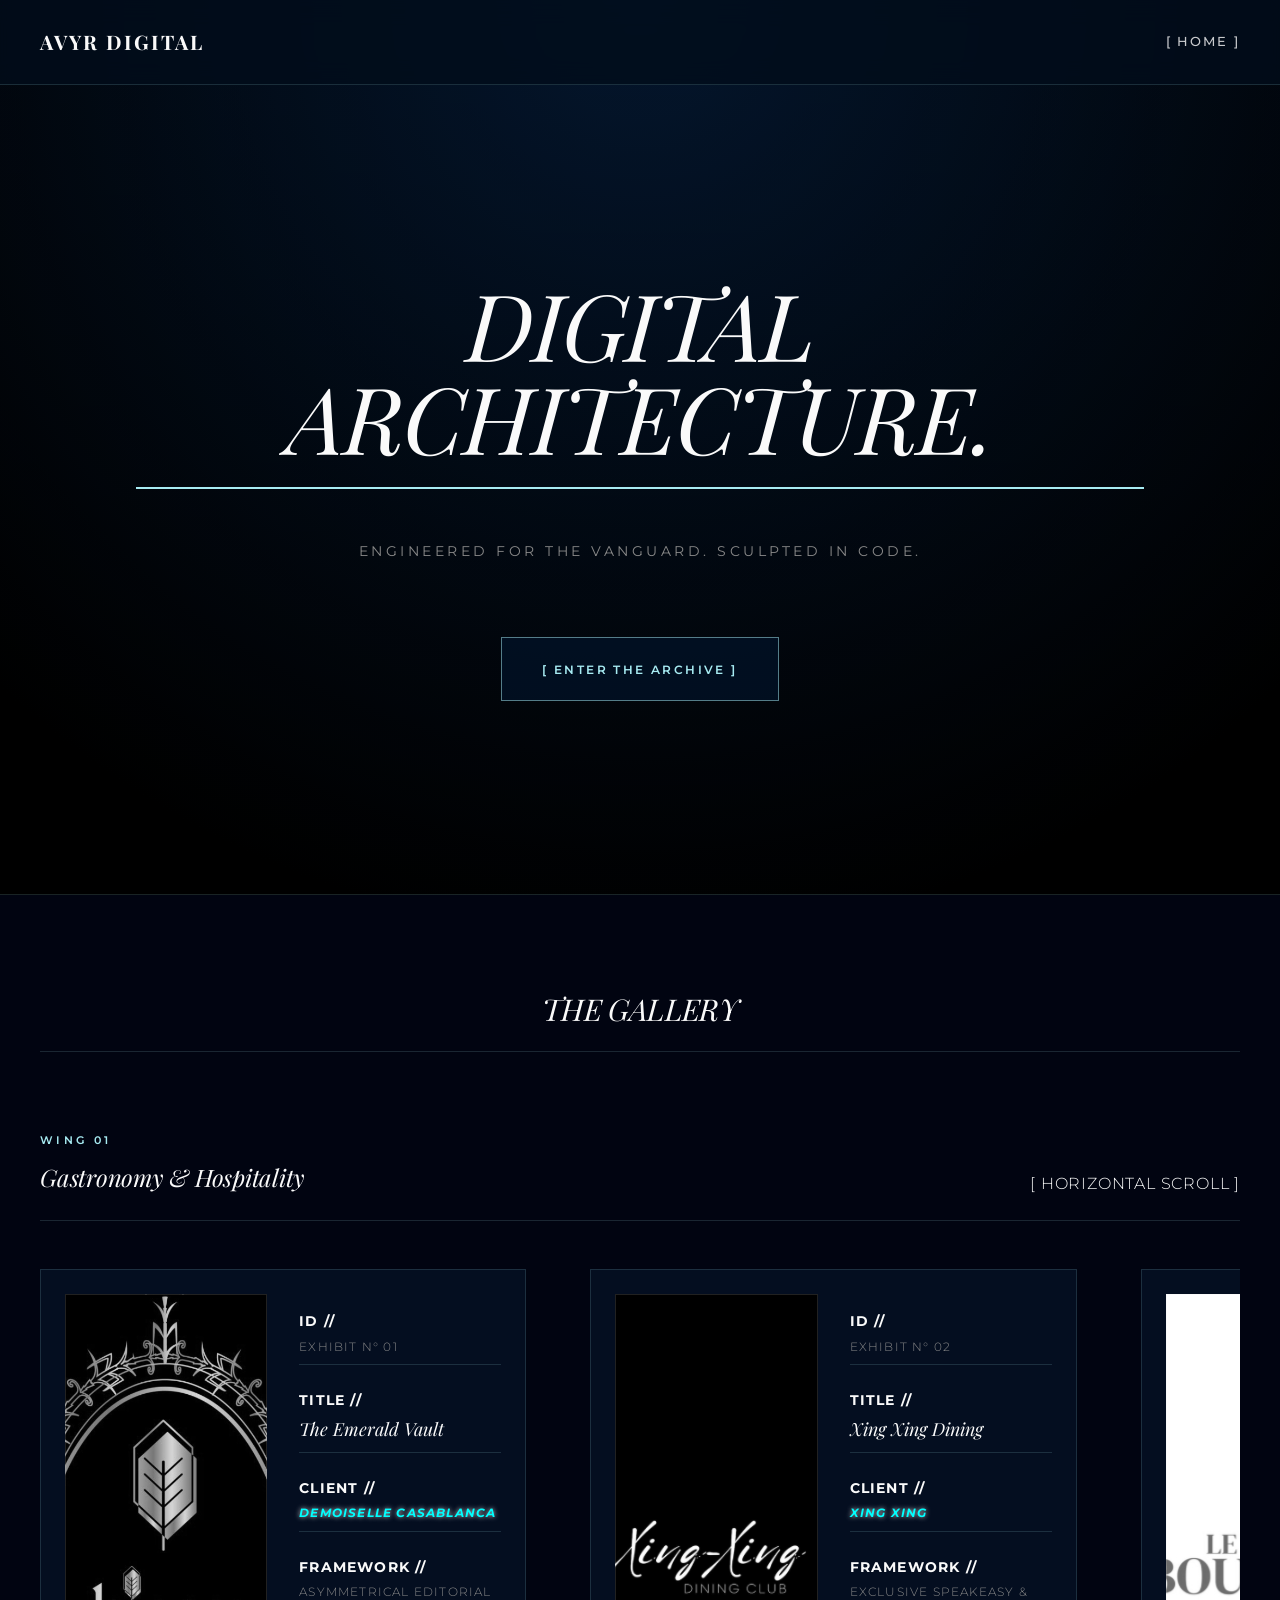
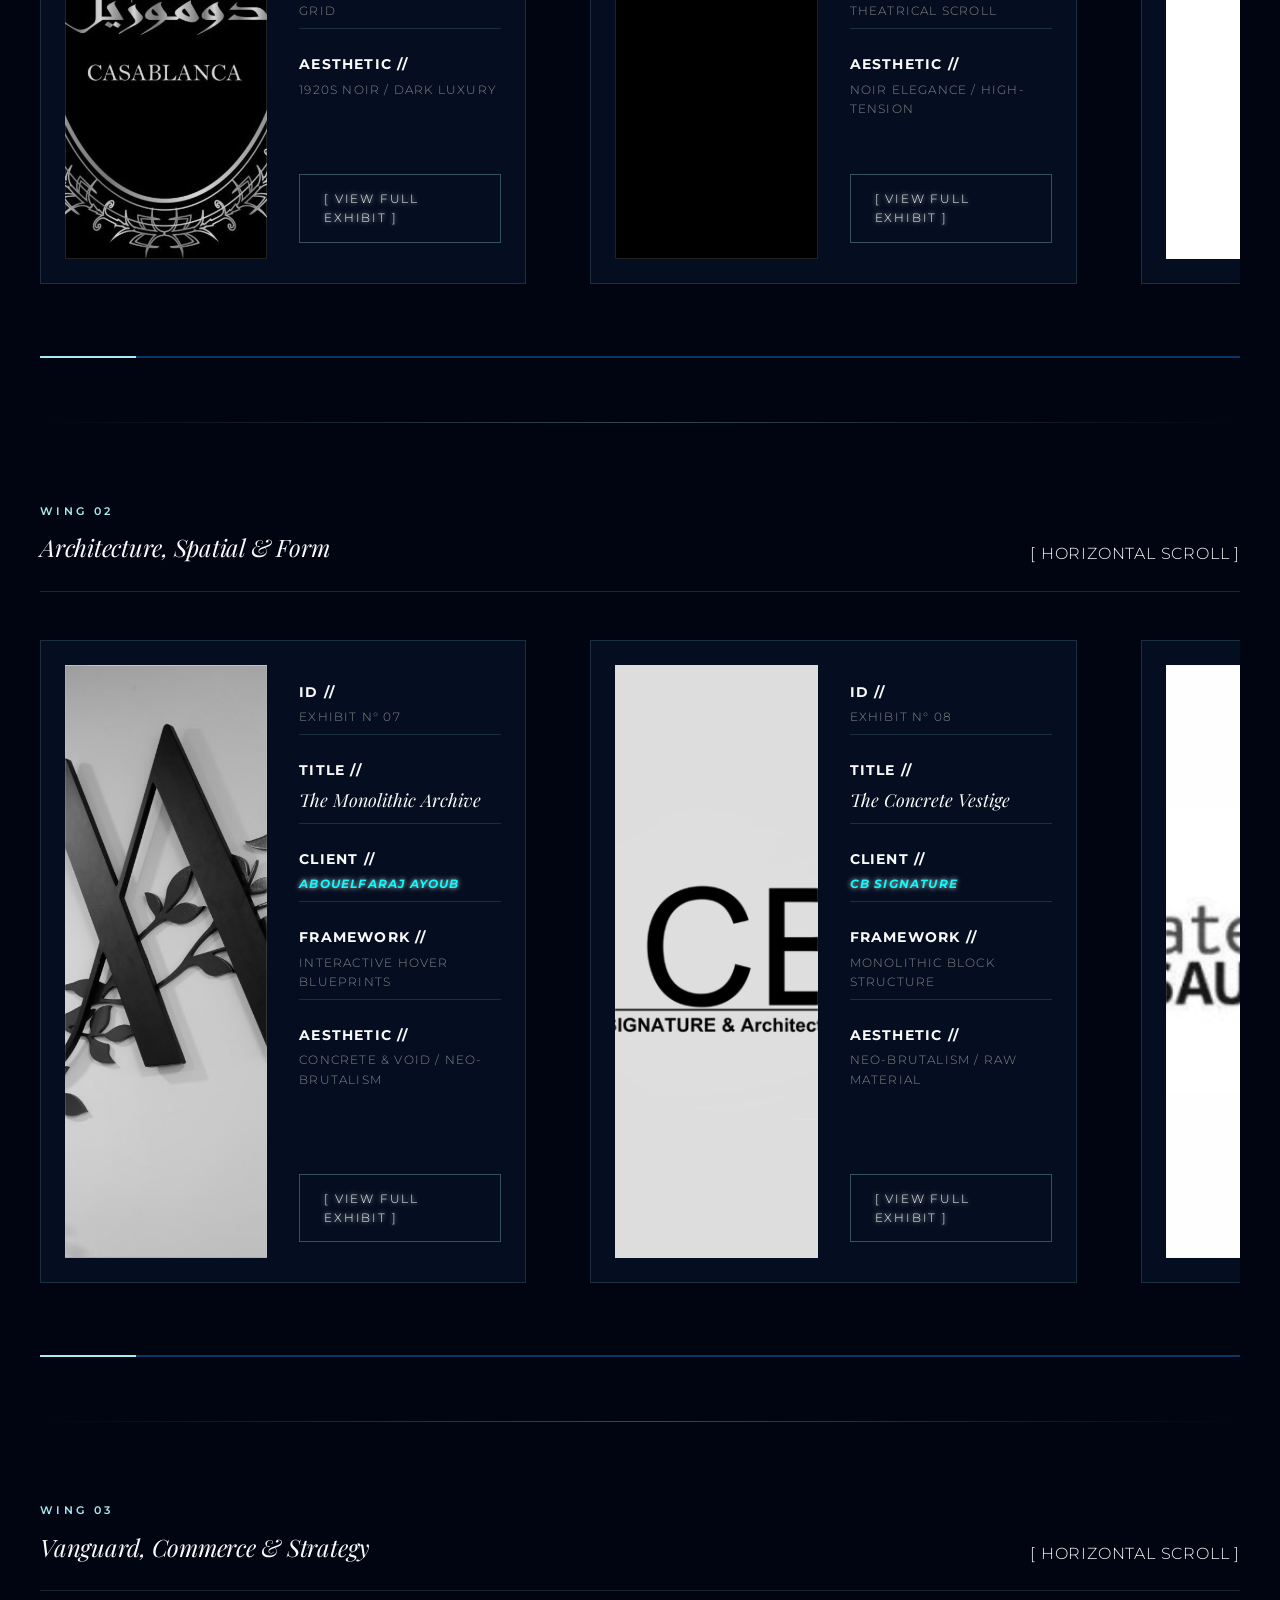
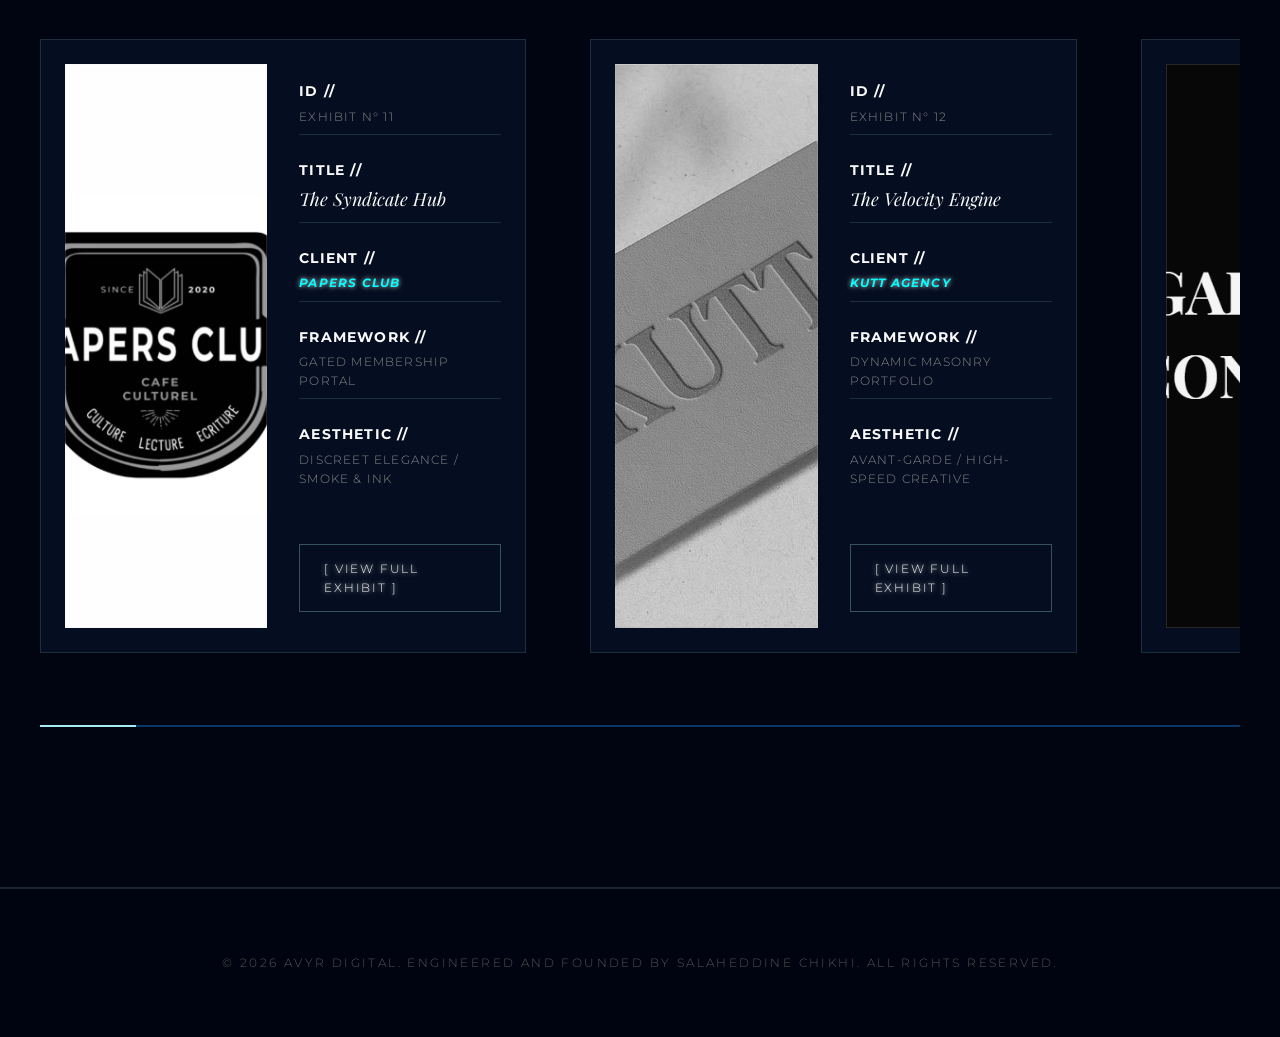
==== archive.html @ f844d44e "added an archive page, added a footer" ====
<!DOCTYPE html>
<html lang="en">

<head>
    <meta charset="utf-8" />
    <meta name="viewport" content="width=device-width, initial-scale=1.0" />
    <title>AVYR DIGITAL Portfolio Archive</title>

    <link rel="preconnect" href="https://fonts.googleapis.com">
    <link rel="preconnect" href="https://fonts.gstatic.com" crossorigin>
    <link
        href="https://fonts.googleapis.com/css2?family=Montserrat:wght@300;400;500;600&family=Playfair+Display:ital,wght@0,400;0,600;1,400&display=swap"
        rel="stylesheet">
    <link href="https://fonts.googleapis.com/css2?family=Material+Symbols+Outlined:wght,FILL@100..700,0..1&display=swap"
        rel="stylesheet" />
    <link rel="icon" href="assets/logo.png">
    <link rel="stylesheet" href="archive.css">
</head>

<body>
    <div class="layout-container">

        <header class="site-header">
            <div class="brand">
                <h2 class="brand-name">AVYR DIGITAL</h2>
            </div>
            <nav class="site-nav">
                <a href="index.html">[ HOME ]</a>
            </nav>
        </header>

        <main>
            <section class="hero-section">
                <div class="hero-bg" data-alt="Dark metallic brutalist monolith structure"
                    style='background-image: linear-gradient(rgba(0, 0, 0, 0.7) 0%, rgba(0, 0, 0, 0.9) 100%), url("https://lh3.googleusercontent.com/aida-public/[base64]");'>
                </div>
                <div class="hero-content">
                    <h1 class="hero-title">DIGITAL ARCHITECTURE.</h1>
                    <p class="hero-subtitle">ENGINEERED FOR THE VANGUARD. SCULPTED IN CODE.</p>
                    <a href="#gallery" class="btn-primary">[ ENTER THE ARCHIVE ]</a>
                </div>
            </section>

            <section class="gallery-section" id="gallery">
                <header class="gallery-header">
                    <h2>THE GALLERY</h2>
                </header>

                <!-- WING 01 -->
                <div class="wing" id="wing-1">
                    <div class="wing-header">
                        <div class="wing-label">
                            <span class="wing-number">WING 01</span>
                            <h3 class="wing-title">Gastronomy & Hospitality</h3>
                        </div>
                        <span class="scroll-hint">[ HORIZONTAL SCROLL ]</span>
                    </div>

                    <div class="gallery-carousel">
                        <article class="exhibit-card">
                            <div class="exhibit-image" data-alt="Dark emerald luxury salon interior"
                                style='background-image: url("assets/demoiselle.png");'>
                            </div>
                            <div class="exhibit-details">
                                <div class="exhibit-specs">
                                    <div class="spec-row">
                                        <span class="spec-label">ID //</span>
                                        <span class="spec-value">EXHIBIT N° 01</span>
                                    </div>
                                    <div class="spec-row">
                                        <span class="spec-label">TITLE //</span>
                                        <span class="spec-value title-value">The Emerald Vault</span>
                                    </div>
                                    <div class="spec-row">
                                        <span class="spec-label">CLIENT //</span>
                                        <span class="spec-value business-name">Demoiselle Casablanca</span>
                                    </div>
                                    <div class="spec-row">
                                        <span class="spec-label">FRAMEWORK //</span>
                                        <span class="spec-value">Asymmetrical Editorial Grid</span>
                                    </div>
                                    <div class="spec-row no-border">
                                        <span class="spec-label">AESTHETIC //</span>
                                        <span class="spec-value">1920s Noir / Dark Luxury</span>
                                    </div>
                                </div>
                                <a href=" https://ip-yuri.github.io/demoiselle/" class="btn-secondary">[ VIEW FULL EXHIBIT ]</a>
                            </div>
                        </article>

                        <article class="exhibit-card">
                            <div class="exhibit-image" data-alt="Moody mahogany bar red neon glow"
                                style='background-image: url("assets/xing xing.png");'>
                            </div>
                            <div class="exhibit-details">
                                <div class="exhibit-specs">
                                    <div class="spec-row">
                                        <span class="spec-label">ID //</span>
                                        <span class="spec-value">EXHIBIT N° 02</span>
                                    </div>
                                    <div class="spec-row">
                                        <span class="spec-label">TITLE //</span>
                                        <span class="spec-value title-value">Xing Xing Dining</span>
                                    </div>
                                    <div class="spec-row">
                                        <span class="spec-label">CLIENT //</span>
                                        <span class="spec-value business-name">Xing Xing</span>
                                    </div>
                                    <div class="spec-row">
                                        <span class="spec-label">FRAMEWORK //</span>
                                        <span class="spec-value">Exclusive Speakeasy & Theatrical Scroll</span>
                                    </div>
                                    <div class="spec-row no-border">
                                        <span class="spec-label">AESTHETIC //</span>
                                        <span class="spec-value">Noir Elegance / High-Tension</span>
                                    </div>
                                </div>
                                <a href="https://ip-yuri.github.io/xingxing/" class="btn-secondary">[ VIEW FULL EXHIBIT ]</a>
                            </div>
                        </article>

                        <article class="exhibit-card">
                            <div class="exhibit-image" data-alt="Classic French bistro interior with red accents"
                                style='background-image: url("assets/petit-bouillon.png");'>
                            </div>
                            <div class="exhibit-details">
                                <div class="exhibit-specs">
                                    <div class="spec-row">
                                        <span class="spec-label">ID //</span>
                                        <span class="spec-value">EXHIBIT N° 03</span>
                                    </div>
                                    <div class="spec-row">
                                        <span class="spec-label">TITLE //</span>
                                        <span class="spec-value title-value">The Kinetic Menu Engine</span>
                                    </div>
                                    <div class="spec-row">
                                        <span class="spec-label">CLIENT //</span>
                                        <span class="spec-value business-name">LE PETIT BOUILLON</span>
                                    </div>
                                    <div class="spec-row">
                                        <span class="spec-label">FRAMEWORK //</span>
                                        <span class="spec-value">Cinematic Bistro & Zero-Friction Booking</span>
                                    </div>
                                    <div class="spec-row no-border">
                                        <span class="spec-label">AESTHETIC //</span>
                                        <span class="spec-value">Warm Heritage / Brass & Wood</span>
                                    </div>
                                </div>
                                <a href="https://ip-yuri.github.io/le-petit-bouillon/" class="btn-secondary">[ VIEW FULL EXHIBIT ]</a>
                            </div>
                        </article>

                        <article class="exhibit-card">
                            <div class="exhibit-image" data-alt="Warm artisanal bakery storefront golden light"
                                style='background-image: url("assets/baguette.png");'>
                            </div>
                            <div class="exhibit-details">
                                <div class="exhibit-specs">
                                    <div class="spec-row">
                                        <span class="spec-label">ID //</span>
                                        <span class="spec-value">EXHIBIT N° 04</span>
                                    </div>
                                    <div class="spec-row">
                                        <span class="spec-label">TITLE //</span>
                                        <span class="spec-value title-value">The Artisanal Gallery</span>
                                    </div>
                                    <div class="spec-row">
                                        <span class="spec-label">CLIENT //</span>
                                        <span class="spec-value business-name">LA BAGUETTE FRANÇAISE</span>
                                    </div>
                                    <div class="spec-row">
                                        <span class="spec-label">FRAMEWORK //</span>
                                        <span class="spec-value">E-Commerce Tile Matrix</span>
                                    </div>
                                    <div class="spec-row no-border">
                                        <span class="spec-label">AESTHETIC //</span>
                                        <span class="spec-value">Crème & Or / Warm Minimalism</span>
                                    </div>
                                </div>
                                <a href="#" class="btn-secondary">[ VIEW FULL EXHIBIT ]</a>
                            </div>
                        </article>

                        <article class="exhibit-card">
                            <div class="exhibit-image" data-alt="Raw concrete cafe interior monochrome"
                                style='background-image: url("assets/brutt.png");'>
                            </div>
                            <div class="exhibit-details">
                                <div class="exhibit-specs">
                                    <div class="spec-row">
                                        <span class="spec-label">ID //</span>
                                        <span class="spec-value">EXHIBIT N° 05</span>
                                    </div>
                                    <div class="spec-row">
                                        <span class="spec-label">TITLE //</span>
                                        <span class="spec-value title-value">The Concrete Extraction</span>
                                    </div>
                                    <div class="spec-row">
                                        <span class="spec-label">CLIENT //</span>
                                        <span class="spec-value business-name">BRUT CAFÉ</span>
                                    </div>
                                    <div class="spec-row">
                                        <span class="spec-label">FRAMEWORK //</span>
                                        <span class="spec-value">Heavy Typographic Grid</span>
                                    </div>
                                    <div class="spec-row no-border">
                                        <span class="spec-label">AESTHETIC //</span>
                                        <span class="spec-value">Raw Industrial / Monochrome</span>
                                    </div>
                                </div>
                                <a href="https://ip-yuri.github.io/brutt/" class="btn-secondary">[ VIEW FULL EXHIBIT ]</a>
                            </div>
                        </article>

                        <article class="exhibit-card">
                            <div class="exhibit-image" data-alt="Dark floral luxury editorial e-commerce"
                                style="background-image: url(assets/renaissance.png);">
                            </div>
                            <div class="exhibit-details">
                                <div class="exhibit-specs">
                                    <div class="spec-row">
                                        <span class="spec-label">ID //</span>
                                        <span class="spec-value">EXHIBIT N° 6</span>
                                    </div>
                                    <div class="spec-row">
                                        <span class="spec-label">TITLE //</span>
                                        <span class="spec-value title-value">The Verdant Extraction</span>
                                    </div>
                                    <div class="spec-row">
                                        <span class="spec-label">CLIENT //</span>
                                        <span class="spec-value business-name">RENAISSANCE FLEURS</span>
                                    </div>
                                    <div class="spec-row">
                                        <span class="spec-label">FRAMEWORK //</span>
                                        <span class="spec-value">Sensory Visual Menu</span>
                                    </div>
                                    <div class="spec-row no-border">
                                        <span class="spec-label">AESTHETIC //</span>
                                        <span class="spec-value">Bonitical Cafe / Dark Floral</span>
                                    </div>
                                </div>
                                <a href="#" class="btn-secondary">[ VIEW FULL EXHIBIT ]</a>
                            </div>
                        </article>


                        <div class="carousel-spacer"></div>
                    </div>
                    <div class="scroll-progress">
                        <div class="scroll-progress-fill"></div>
                    </div>
                </div>

                <!-- Wing Separator -->
                <div class="wing-separator"></div>

                <!-- WING 02 -->
                <div class="wing" id="wing-2">
                    <div class="wing-header">
                        <div class="wing-label">
                            <span class="wing-number">WING 02</span>
                            <h3 class="wing-title">Architecture, Spatial & Form</h3>
                        </div>
                        <span class="scroll-hint">[ HORIZONTAL SCROLL ]</span>
                    </div>

                    <div class="gallery-carousel">
                        <article class="exhibit-card">
                            <div class="exhibit-image" data-alt="Architectural blueprint overlay on concrete"
                                style="background-image: url(assets/aboulfaraj.png);">
                            </div>
                            <div class="exhibit-details">
                                <div class="exhibit-specs">
                                    <div class="spec-row">
                                        <span class="spec-label">ID //</span>
                                        <span class="spec-value">EXHIBIT N° 07</span>
                                    </div>
                                    <div class="spec-row">
                                        <span class="spec-label">TITLE //</span>
                                        <span class="spec-value title-value">The Monolithic Archive</span>
                                    </div>
                                    <div class="spec-row">
                                        <span class="spec-label">CLIENT //</span>
                                        <span class="spec-value business-name">ABOUELFARAJ AYOUB</span>
                                    </div>
                                    <div class="spec-row">
                                        <span class="spec-label">FRAMEWORK //</span>
                                        <span class="spec-value">Interactive Hover Blueprints</span>
                                    </div>
                                    <div class="spec-row no-border">
                                        <span class="spec-label">AESTHETIC //</span>
                                        <span class="spec-value">Concrete & Void / Neo-Brutalism</span>
                                    </div>
                                </div>
                                <a href="#" class="btn-secondary">[ VIEW FULL EXHIBIT ]</a>
                            </div>
                        </article>

                        <article class="exhibit-card">
                            <div class="exhibit-image" data-alt="Brutalist concrete villa facade at dusk"
                                style='background-image: url("assets/cb.png");'>
                            </div>
                            <div class="exhibit-details">
                                <div class="exhibit-specs">
                                    <div class="spec-row">
                                        <span class="spec-label">ID //</span>
                                        <span class="spec-value">EXHIBIT N° 08</span>
                                    </div>
                                    <div class="spec-row">
                                        <span class="spec-label">TITLE //</span>
                                        <span class="spec-value title-value">The Concrete Vestige</span>
                                    </div>
                                    <div class="spec-row">
                                        <span class="spec-label">CLIENT //</span>
                                        <span class="spec-value business-name">CB Signature</span>
                                    </div>
                                    <div class="spec-row">
                                        <span class="spec-label">FRAMEWORK //</span>
                                        <span class="spec-value">Monolithic Block Structure</span>
                                    </div>
                                    <div class="spec-row no-border">
                                        <span class="spec-label">AESTHETIC //</span>
                                        <span class="spec-value">Neo-Brutalism / Raw Material</span>
                                    </div>
                                </div>
                                <a href="#" class="btn-secondary">[ VIEW FULL EXHIBIT ]</a>
                            </div>
                        </article>

                        <article class="exhibit-card">
                            <div class="exhibit-image" data-alt="Organic earthen architecture landscape"
                                style="background-image: url(assets/atelier-sauvage.png);">
                            </div>
                            <div class="exhibit-details">
                                <div class="exhibit-specs">
                                    <div class="spec-row">
                                        <span class="spec-label">ID //</span>
                                        <span class="spec-value">EXHIBIT N° 09</span>
                                    </div>
                                    <div class="spec-row">
                                        <span class="spec-label">TITLE //</span>
                                        <span class="spec-value title-value">The Material Topography</span>
                                    </div>
                                    <div class="spec-row">
                                        <span class="spec-label">CLIENT //</span>
                                        <span class="spec-value business-name">ATELIER SAUVAGE</span>
                                    </div>
                                    <div class="spec-row">
                                        <span class="spec-label">FRAMEWORK //</span>
                                        <span class="spec-value">Fluid Spatial Layout</span>
                                    </div>
                                    <div class="spec-row no-border">
                                        <span class="spec-label">AESTHETIC //</span>
                                        <span class="spec-value">Organic Texture / Earthen Minimalism</span>
                                    </div>
                                </div>
                                <a href="#" class="btn-secondary">[ VIEW FULL EXHIBIT ]</a>
                            </div>
                        </article>

                        <article class="exhibit-card">
                            <div class="exhibit-image" data-alt="Heritage craft museum white exhibition space"
                                style="background-image: url(assets/sculpture.png);">
                            </div>
                            <div class="exhibit-details">
                                <div class="exhibit-specs">
                                    <div class="spec-row">
                                        <span class="spec-label">ID //</span>
                                        <span class="spec-value">EXHIBIT N° 10</span>
                                    </div>
                                    <div class="spec-row">
                                        <span class="spec-label">TITLE //</span>
                                        <span class="spec-value title-value">The Clay & Code Exhibition</span>
                                    </div>
                                    <div class="spec-row">
                                        <span class="spec-label">CLIENT //</span>
                                        <span class="spec-value business-name">Myriam Mourabit</span>
                                    </div>
                                    <div class="spec-row">
                                        <span class="spec-label">FRAMEWORK //</span>
                                        <span class="spec-value">Digital Museum Carousel</span>
                                    </div>
                                    <div class="spec-row no-border">
                                        <span class="spec-label">AESTHETIC //</span>
                                        <span class="spec-value">Heritage Craft / Contemporary Blanc</span>
                                    </div>
                                </div>
                                <a href="#" class="btn-secondary">[ VIEW FULL EXHIBIT ]</a>
                            </div>
                        </article>

                        <div class="carousel-spacer"></div>
                    </div>
                    <div class="scroll-progress">
                        <div class="scroll-progress-fill"></div>
                    </div>
                </div>

                <!-- Wing Separator -->
                <div class="wing-separator"></div>

                <!-- WING 03 -->
                <div class="wing" id="wing-3">
                    <div class="wing-header">
                        <div class="wing-label">
                            <span class="wing-number">WING 03</span>
                            <h3 class="wing-title">Vanguard, Commerce & Strategy</h3>
                        </div>
                        <span class="scroll-hint">[ HORIZONTAL SCROLL ]</span>
                    </div>

                    <div class="gallery-carousel">
                        <article class="exhibit-card">
                            <div class="exhibit-image" data-alt="Discreet members club dark smoky interior"
                                style="background-image: url(assets/papers-club.png);">
                            </div>
                            <div class="exhibit-details">
                                <div class="exhibit-specs">
                                    <div class="spec-row">
                                        <span class="spec-label">ID //</span>
                                        <span class="spec-value">EXHIBIT N° 11</span>
                                    </div>
                                    <div class="spec-row">
                                        <span class="spec-label">TITLE //</span>
                                        <span class="spec-value title-value">The Syndicate Hub</span>
                                    </div>
                                    <div class="spec-row">
                                        <span class="spec-label">CLIENT //</span>
                                        <span class="spec-value business-name">PAPERS CLUB</span>
                                    </div>
                                    <div class="spec-row">
                                        <span class="spec-label">FRAMEWORK //</span>
                                        <span class="spec-value">Gated Membership Portal</span>
                                    </div>
                                    <div class="spec-row no-border">
                                        <span class="spec-label">AESTHETIC //</span>
                                        <span class="spec-value">Discreet Elegance / Smoke & Ink</span>
                                    </div>
                                </div>
                                <a href="#" class="btn-secondary">[ VIEW FULL EXHIBIT ]</a>
                            </div>
                        </article>

                        <article class="exhibit-card">
                            <div class="exhibit-image" data-alt="High speed creative agency dynamic portfolio"
                                style="background-image: url(assets/kutt.png);">
                            </div>
                            <div class="exhibit-details">
                                <div class="exhibit-specs">
                                    <div class="spec-row">
                                        <span class="spec-label">ID //</span>
                                        <span class="spec-value">EXHIBIT N° 12</span>
                                    </div>
                                    <div class="spec-row">
                                        <span class="spec-label">TITLE //</span>
                                        <span class="spec-value title-value">The Velocity Engine</span>
                                    </div>
                                    <div class="spec-row">
                                        <span class="spec-label">CLIENT //</span>
                                        <span class="spec-value business-name">KUTT AGENCY</span>
                                    </div>
                                    <div class="spec-row">
                                        <span class="spec-label">FRAMEWORK //</span>
                                        <span class="spec-value">Dynamic Masonry Portfolio</span>
                                    </div>
                                    <div class="spec-row no-border">
                                        <span class="spec-label">AESTHETIC //</span>
                                        <span class="spec-value">Avant-Garde / High-Speed Creative</span>
                                    </div>
                                </div>
                                <a href="#" class="btn-secondary">[ VIEW FULL EXHIBIT ]</a>
                            </div>
                        </article>

                        <article class="exhibit-card">
                            <div class="exhibit-image" data-alt="Swiss design corporate precision vertical layout"
                                style="background-image: url(assets/GALEOS.png);">
                            </div>
                            <div class="exhibit-details">
                                <div class="exhibit-specs">
                                    <div class="spec-row">
                                        <span class="spec-label">ID //</span>
                                        <span class="spec-value">EXHIBIT N° 13</span>
                                    </div>
                                    <div class="spec-row">
                                        <span class="spec-label">TITLE //</span>
                                        <span class="spec-value title-value">The Strategic Monolith</span>
                                    </div>
                                    <div class="spec-row">
                                        <span class="spec-label">CLIENT //</span>
                                        <span class="spec-value business-name">GALEOIS CONSEIL</span>
                                    </div>
                                    <div class="spec-row">
                                        <span class="spec-label">FRAMEWORK //</span>
                                        <span class="spec-value">Data-Driven Vertical Scroll</span>
                                    </div>
                                    <div class="spec-row no-border">
                                        <span class="spec-label">AESTHETIC //</span>
                                        <span class="spec-value">Corporate Precision / Swiss Design</span>
                                    </div>
                                </div>
                                <a href="#" class="btn-secondary">[ VIEW FULL EXHIBIT ]</a>
                            </div>
                        </article>


                        <div class="carousel-spacer"></div>
                    </div>
                    <div class="scroll-progress">
                        <div class="scroll-progress-fill"></div>
                    </div>
                </div>

            </section>
        </main>

        <footer class="site-footer">
            <p class="copyright">© 2026 AVYR DIGITAL. Engineered and Founded by Salaheddine CHIKHI. All rights reserved.</p>
        </footer>
    </div>

    <script>
        document.querySelectorAll('.gallery-carousel').forEach(carousel => {
            const fill = carousel.parentElement.querySelector('.scroll-progress-fill');
            if (!fill) return;
            carousel.addEventListener('scroll', () => {
                const max = carousel.scrollWidth - carousel.clientWidth;
                const pct = max > 0 ? (carousel.scrollLeft / max) * 100 : 0;
                fill.style.width = Math.max(pct, 5) + '%';
            });
        });
    </script>
</body>

</html>
---- archive.css ----
/* --- CSS Variables --- */
:root {
    --bg-dark: #011C40;
    --bg-darker: #000510;
    --text-light: #FAFAFA;
    --text-muted: #888888;
    --text-dark-muted: #555555;
    --border-color: rgba(167, 235, 242, 0.15);
    --color-accent: #A7EBF2;

    --font-headline: 'Playfair Display', serif;
    --font-body: 'Montserrat', sans-serif;
}

/* --- Global Resets --- */
* {
    box-sizing: border-box;
    margin: 0;
    padding: 0;
}

html {
    scroll-behavior: smooth;
}

body {
    background: radial-gradient(circle at 50% 0%, #051e3e 0%, #000000 85%);
    background-color: #000510;
    background-attachment: fixed;
    color: var(--text-light);
    font-family: var(--font-body);
    font-weight: 300;
    line-height: 1.6;
    letter-spacing: 0.05em;
    min-height: 100vh;
    overflow-x: hidden;
    display: flex;
    flex-direction: column;
    -webkit-font-smoothing: antialiased;
}

a {
    text-decoration: none;
    color: inherit;
}

button {
    background: transparent;
    border: none;
    cursor: pointer;
    font-family: inherit;
}

/* --- Layout Container --- */
.layout-container {
    display: flex;
    flex-direction: column;
    flex-grow: 1;
    height: 100%;
}

main {
    flex: 1;
    display: flex;
    flex-direction: column;
    width: 100%;
}

/* --- Header --- */
.site-header {
    display: flex;
    align-items: center;
    justify-content: space-between;
    white-space: nowrap;
    border-bottom: 1px solid var(--border-color);
    padding: 1rem 1.25rem;
    background-color: rgba(2, 12, 25, 0.85);
    backdrop-filter: blur(12px);
    position: sticky;
    top: 0;
    z-index: 50;
}

.brand {
    display: flex;
    align-items: center;
    gap: 1rem;
}

.brand-icon {
    width: 1.5rem;
    height: 1.5rem;
}

.brand-name {
    font-family: var(--font-headline);
    font-size: 1.25rem;
    font-weight: 700;
    font-style: normal;
    line-height: 1.2;
    letter-spacing: 0.1em;
    text-transform: uppercase;
}

.site-nav {
    display: flex;
    align-items: center;
    gap: 1.5rem;
    font-family: var(--font-body);
}

.site-nav a {
    min-height: 44px;
    display: inline-flex;
    align-items: center;
}

.site-nav a {
    font-size: 0.8rem;
    font-weight: 500;
    letter-spacing: 0.15em;
    text-transform: uppercase;
    opacity: 0.8;
    transition: all 0.3s ease;
}

.site-nav a:hover {
    opacity: 1;
    color: var(--color-accent);
}

/* --- Hero Section --- */
.hero-section {
    position: relative;
    width: 100%;
    min-height: 100vh;
    display: flex;
    flex-direction: column;
    align-items: center;
    justify-content: center;
    padding: 2rem 1rem;
    background-color: transparent;
    border-bottom: 1px solid var(--border-color);
}

.hero-bg {
    position: absolute;
    inset: 0;
    z-index: 0;
    background-size: cover;
    background-position: center;
    opacity: 0.4;
}

.hero-content {
    position: relative;
    z-index: 10;
    display: flex;
    flex-direction: column;
    align-items: center;
    gap: 1.5rem;
    text-align: center;
    max-width: 64rem;
    padding: 0 0.5rem;
}

.hero-title {
    font-family: var(--font-headline);
    font-size: clamp(2rem, 6vw + 1rem, 8rem);
    font-weight: 400;
    font-style: italic;
    line-height: 1;
    letter-spacing: -0.02em;
    text-transform: uppercase;
    border-bottom: 2px solid var(--color-accent);
    padding-bottom: 1.5rem;
}

.hero-subtitle {
    font-family: var(--font-body);
    color: var(--text-muted);
    font-size: clamp(0.65rem, 1vw + 0.3rem, 0.875rem);
    font-weight: 400;
    line-height: 2;
    letter-spacing: 0.15em;
    text-transform: uppercase;
    max-width: 48rem;
}

.btn-primary {
    display: flex;
    align-items: center;
    justify-content: center;
    border: 1px solid rgba(167, 235, 242, 0.5);
    color: var(--color-accent);
    min-height: 44px;
    min-width: 44px;
    padding: 0.875rem 2rem;
    font-family: var(--font-body);
    font-size: 0.7rem;
    font-weight: 600;
    letter-spacing: 0.15em;
    text-transform: uppercase;
    transition: all 0.3s ease;
    margin-top: 1.5rem;
    background: rgba(1, 28, 64, 0.4);
}

.btn-primary:hover {
    background: rgba(167, 235, 242, 0.1);
    border-color: var(--color-accent);
    color: #fff;
    box-shadow: 0 0 15px rgba(167, 235, 242, 0.2);
}

/* --- Gallery Section --- */
.gallery-section {
    width: 100%;
    background-color: rgb(1, 4, 17);
    padding: 3rem 1rem;
    border-bottom: 1px solid var(--border-color);
}

.gallery-header {
    display: flex;
    align-items: center;
    justify-content: center;
    margin-bottom: 1rem;
    border-bottom: 1px solid var(--border-color);
    padding-bottom: 1.5rem;
}

.gallery-header h2 {
    font-family: var(--font-headline);
    font-size: clamp(1.25rem, 2vw + 0.5rem, 1.875rem);
    font-weight: 400;
    font-style: italic;
    line-height: 1.2;
    letter-spacing: -0.02em;
    text-transform: uppercase;
    text-align: center;
}

.center {
    text-align: center;
}

.scroll-hint {
    display: none;
}

/* --- Wing Structure --- */
.wing {
    padding: 2rem 0;
    margin-top: 0.5rem;
}

.wing-header {
    display: flex;
    flex-direction: column;
    align-items: flex-start;
    gap: 0.5rem;
    margin-bottom: 1.5rem;
    border-bottom: 1px solid var(--border-color);
    padding-bottom: 1rem;
}

.wing-label {
    display: flex;
    flex-direction: column;
    gap: 0.5rem;
}

.wing-number {
    font-family: var(--font-body);
    font-size: 0.7rem;
    font-weight: 600;
    letter-spacing: 0.3em;
    text-transform: uppercase;
    color: var(--color-accent);
}

.wing-title {
    font-family: var(--font-headline);
    font-size: clamp(1.1rem, 1.5vw + 0.5rem, 1.5rem);
    font-weight: 400;
    font-style: italic;
    color: var(--text-light);
    margin-bottom: 0;
    letter-spacing: -0.01em;
}

.wing-separator {
    width: 100%;
    height: 1px;
    background: linear-gradient(90deg, transparent, var(--color-accent), transparent);
    opacity: 0.3;
}

.wing-placeholder {
    flex: none;
    width: 80vw;
    min-height: 300px;
    display: flex;
    align-items: center;
    justify-content: center;
    border: 1px dashed rgba(167, 235, 242, 0.15);
    background-color: rgba(1, 28, 64, 0.15);
}

.wing-placeholder-text {
    font-family: var(--font-body);
    font-size: 0.8rem;
    font-weight: 500;
    letter-spacing: 0.3em;
    text-transform: uppercase;
    color: rgba(167, 235, 242, 0.25);
}

/* === Horizontal Scroll Carousel === */
.gallery-carousel {
    display: flex;
    overflow-x: auto;
    padding-bottom: 2rem;
    gap: 2rem;
    scroll-snap-type: x mandatory;
    scrollbar-width: none;
    -ms-overflow-style: none;
}

.gallery-carousel::-webkit-scrollbar {
    display: none;
}

/* --- Exhibit Card --- */
.exhibit-card {
    flex: none;
    width: 85vw;
    scroll-snap-align: center;
    display: flex;
    flex-direction: column;
    gap: 1.25rem;
    border: 1px solid var(--border-color);
    padding: 1rem;
    background-color: rgb(4, 14, 32);
    backdrop-filter: blur(5px);
}

.exhibit-image {
    width: 100%;
    aspect-ratio: 16 / 10;
    background-size: cover;
    background-position: center;
    border: 1px solid var(--border-color);
    transition: filter 0.7s ease;
}

.exhibit-details {
    width: 100%;
    display: flex;
    flex-direction: column;
    justify-content: space-between;
    font-family: var(--font-body);
    font-size: 0.75rem;
    letter-spacing: 0.1em;
    color: var(--text-muted);
    text-transform: uppercase;
    gap: 1.5rem;
    padding: 1rem 0;
}

.exhibit-specs {
    display: flex;
    flex-direction: column;
    gap: 1.5rem;
}

.spec-row {
    border-bottom: 1px solid var(--border-color);
    padding-bottom: 0.5rem;
}

.spec-row.no-border {
    border-bottom: none;
}

.spec-label {
    display: block;
    color: var(--text-light);
    font-weight: bold;
    font-size: 0.875rem;
    margin-bottom: 0.25rem;
}

.business-name {
    color: cyan;
    text-shadow: 0 0 5px lightgrey;
    font-weight: bold;
    font-style: italic;
}

.title-value {
    font-size: 1.125rem;
    font-family: var(--font-headline);
    font-style: italic;
    color: var(--text-light);
    letter-spacing: normal;
    text-transform: capitalize;
}

.btn-secondary {
    align-self: flex-start;
    font-family: var(--font-body);
    border: 1px solid rgba(167, 235, 242, 0.3);
    color: whitesmoke;
    text-shadow: 0 0 5px lightgrey;
    padding: 0.875rem 1.5rem;
    font-size: 0.75rem;
    letter-spacing: 0.15em;
    transition: all 0.3s ease;
    margin-top: 1.5rem;
    min-height: 44px;
    min-width: 44px;
    display: inline-flex;
    align-items: center;
}

.btn-secondary:hover {
    background-color: var(--color-accent);
    color: var(--bg-dark);
    border-color: var(--color-accent);
    box-shadow: 0 0 15px rgba(167, 235, 242, 0.2);
}

.carousel-spacer {
    flex: none;
    width: 2.5rem;
}

/* --- Scroll Progress Bar --- */
.scroll-progress {
    width: 100%;
    height: 2px;
    background: #0B3666;
    margin-top: 1.5rem;
    overflow: hidden;
}

.scroll-progress-fill {
    height: 100%;
    width: 8%;
    background: var(--color-accent);
    transition: width 0.15s ease-out;
    box-shadow: 0 0 6px rgba(167, 235, 242, 0.4);
}

/* --- Footer --- */
.site-footer {
    display: flex;
    flex-direction: column;
    gap: 2.5rem;
    padding: 4rem 2.5rem;
    text-align: center;
    background-color: rgba(0, 5, 16, 0.9);
    border-top: 1px solid var(--border-color);
}

.social-links {
    display: flex;
    flex-wrap: wrap;
    justify-content: center;
    gap: 2rem;
}

.social-links a {
    color: var(--text-dark-muted);
    transition: color 0.3s ease;
}

.social-links a:hover {
    color: var(--text-light);
}

.social-links .material-symbols-outlined {
    font-size: 1.875rem;
}

.copyright {
    color: var(--text-dark-muted);
    font-size: 0.75rem;
    font-family: var(--font-body);
    letter-spacing: 0.2em;
    text-transform: uppercase;
}

/* ==============================================
   TABLET+ ESCALATION (min-width: 768px)
   ============================================== */
@media (min-width: 768px) {
    .site-header {
        padding: 1.25rem 2.5rem;
    }

    .site-nav {
        gap: 3rem;
    }

    .hero-section {
        min-height: 90vh;
        padding: 2rem;
    }

    .hero-content {
        gap: 3rem;
    }

    .hero-subtitle {
        letter-spacing: 0.25em;
    }

    .btn-primary {
        padding: 0 2.5rem;
        height: 4rem;
        font-size: 0.75rem;
        letter-spacing: 0.2em;
    }

    .gallery-section {
        padding: 6rem 2.5rem;
    }

    .wing {
        padding: 4rem 0;
        margin-top: 1rem;
    }

    .wing-header {
        flex-direction: row;
        align-items: flex-end;
        justify-content: space-between;
        gap: 0;
        margin-bottom: 3rem;
        padding-bottom: 1.5rem;
    }

    .scroll-hint {
        display: inline;
    }

    .gallery-carousel {
        gap: 4rem;
        padding-bottom: 3rem;
    }

    .exhibit-card {
        width: 55vw;
        flex-direction: row;
        gap: 2rem;
        padding: 1.5rem;
    }

    .exhibit-image {
        aspect-ratio: 3 / 4;
        filter: grayscale(100%);
    }

    .exhibit-image:hover {
        filter: grayscale(0%);
    }

    .exhibit-image,
    .exhibit-details {
        width: 50%;
    }
}

/* ==============================================
   DESKTOP ESCALATION (min-width: 1024px)
   ============================================== */
@media (min-width: 1024px) {
    .exhibit-card {
        width: 38vw;
    }
}
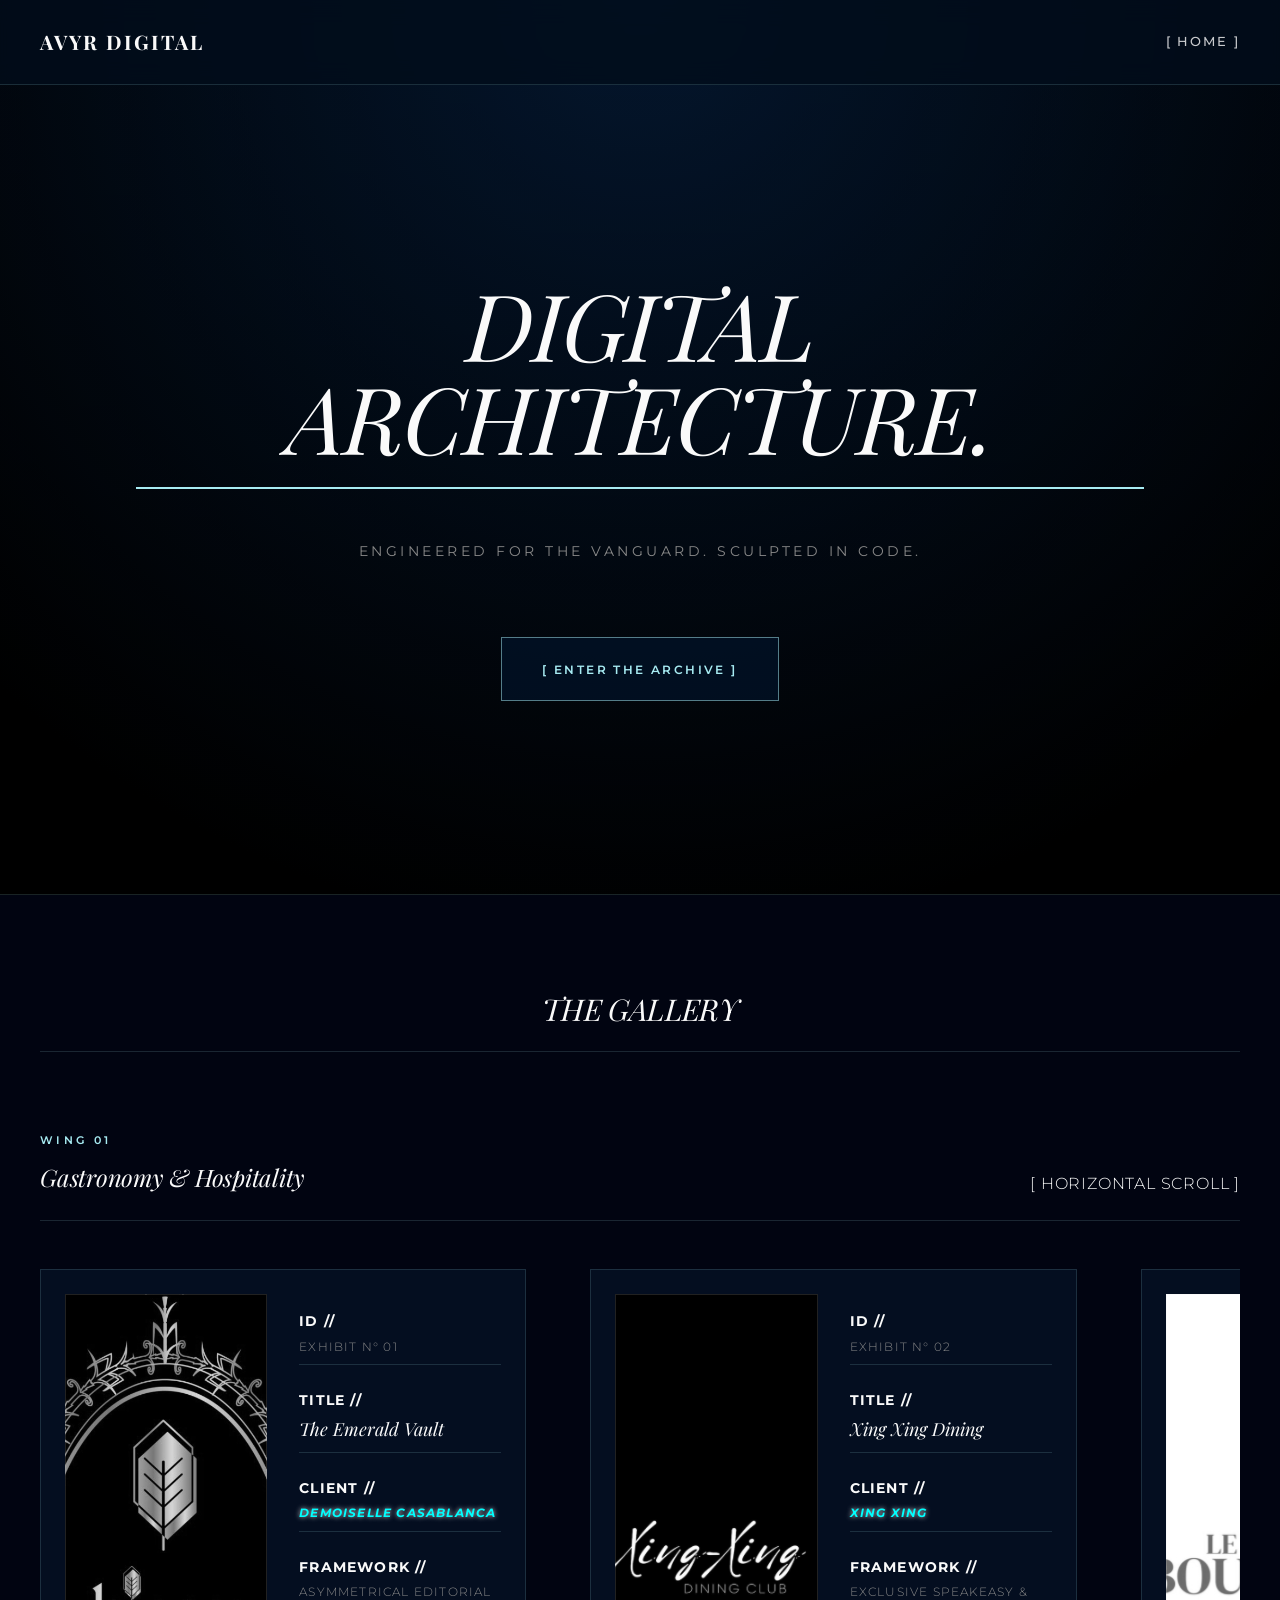
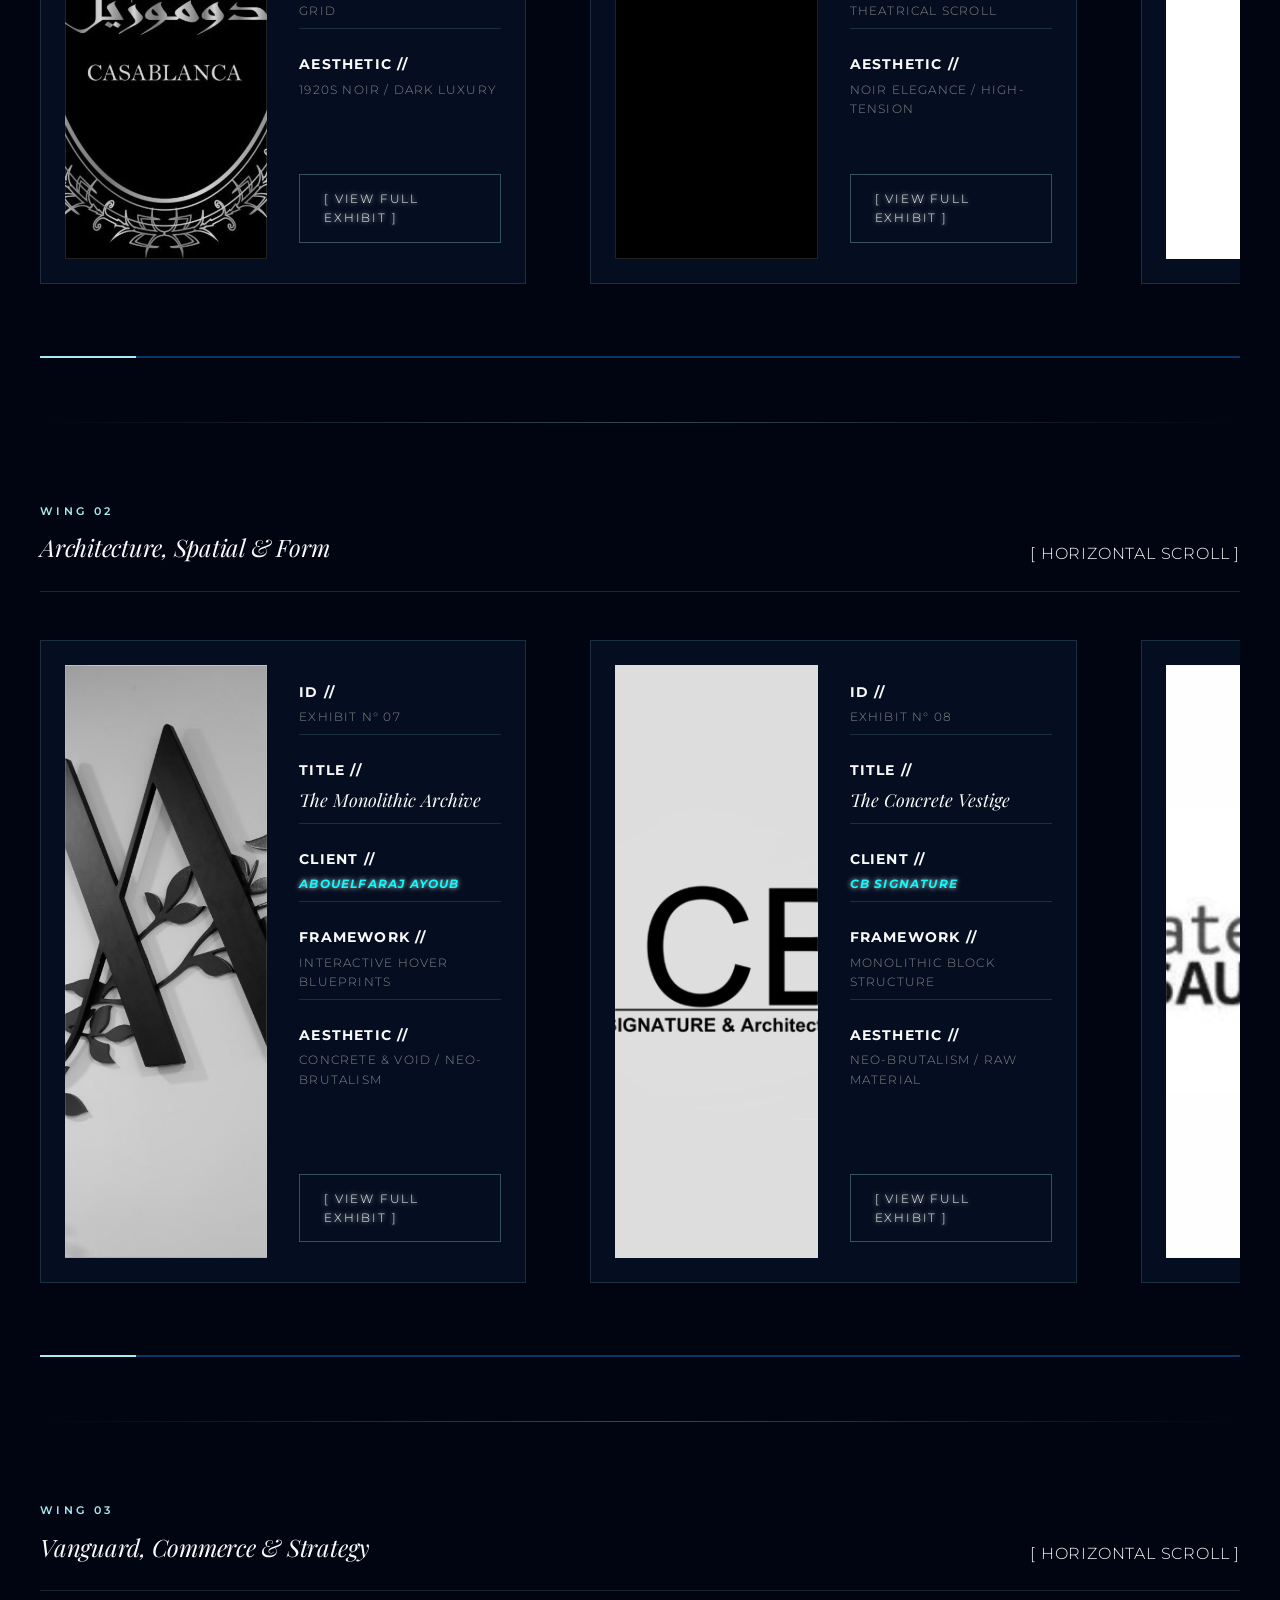
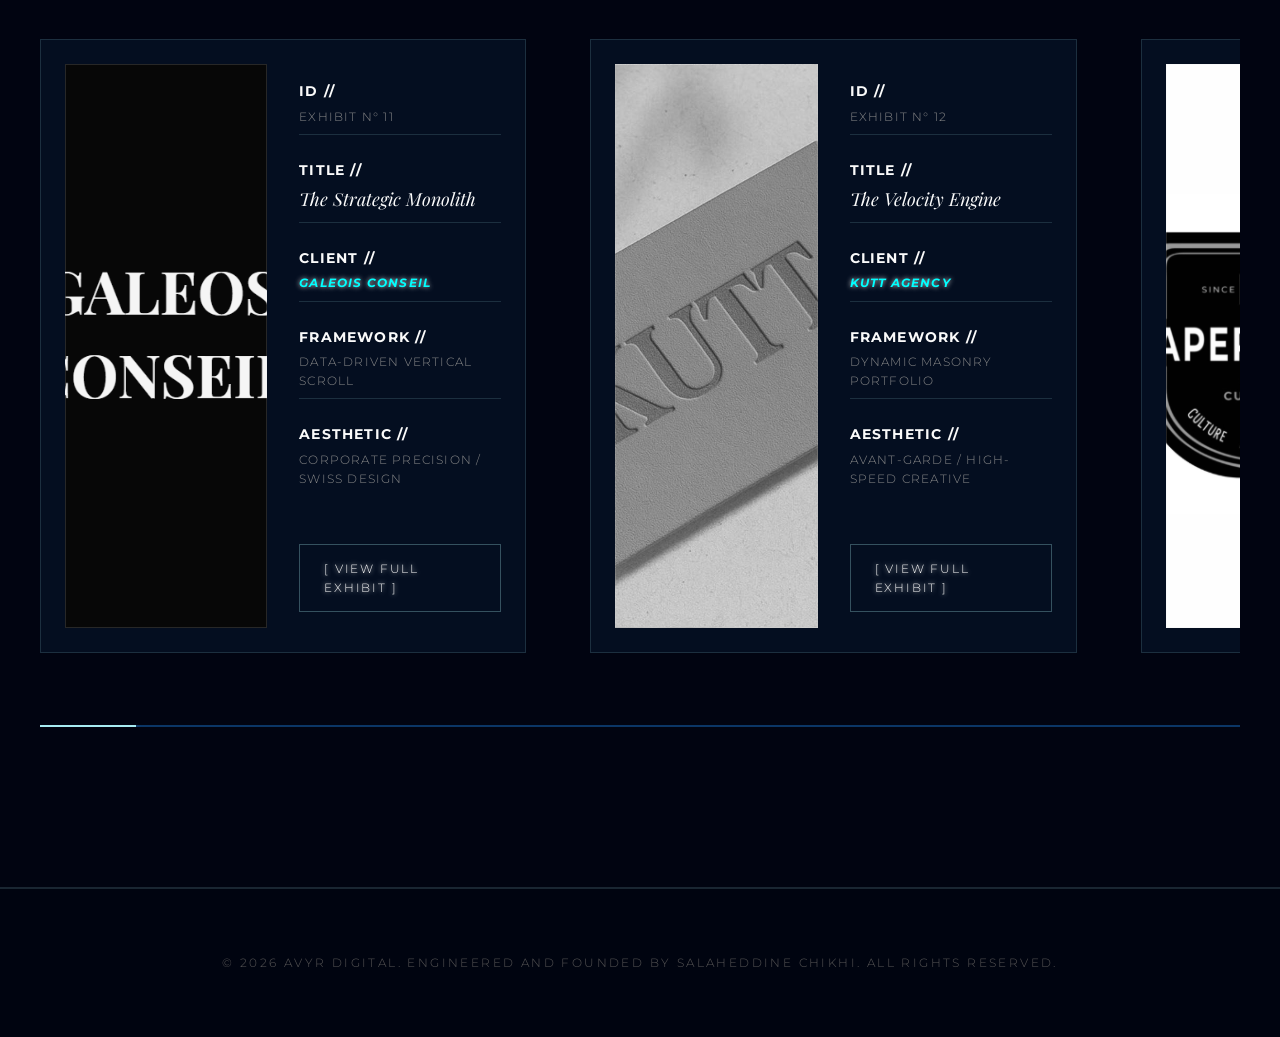
==== commit 6271216b: "added galeos conseil" ====
--- a/archive.html
+++ b/archive.html
@@ -323,7 +323,7 @@
                                         <span class="spec-value">Neo-Brutalism / Raw Material</span>
                                     </div>
                                 </div>
-                                <a href="#" class="btn-secondary">[ VIEW FULL EXHIBIT ]</a>
+                                <a href="https://ip-yuri.github.io/cb_signature/" class="btn-secondary">[ VIEW FULL EXHIBIT ]</a>
                             </div>
                         </article>
 
@@ -411,6 +411,68 @@
 
                     <div class="gallery-carousel">
                         <article class="exhibit-card">
+                            <div class="exhibit-image" data-alt="Swiss design corporate precision vertical layout"
+                                style="background-image: url(assets/GALEOS.png);">
+                            </div>
+                            <div class="exhibit-details">
+                                <div class="exhibit-specs">
+                                    <div class="spec-row">
+                                        <span class="spec-label">ID //</span>
+                                        <span class="spec-value">EXHIBIT N° 11</span>
+                                    </div>
+                                    <div class="spec-row">
+                                        <span class="spec-label">TITLE //</span>
+                                        <span class="spec-value title-value">The Strategic Monolith</span>
+                                    </div>
+                                    <div class="spec-row">
+                                        <span class="spec-label">CLIENT //</span>
+                                        <span class="spec-value business-name">GALEOIS CONSEIL</span>
+                                    </div>
+                                    <div class="spec-row">
+                                        <span class="spec-label">FRAMEWORK //</span>
+                                        <span class="spec-value">Data-Driven Vertical Scroll</span>
+                                    </div>
+                                    <div class="spec-row no-border">
+                                        <span class="spec-label">AESTHETIC //</span>
+                                        <span class="spec-value">Corporate Precision / Swiss Design</span>
+                                    </div>
+                                </div>
+                                <a href="https://ip-yuri.github.io/galeos_conseil/" class="btn-secondary">[ VIEW FULL EXHIBIT ]</a>
+                            </div>
+                        </article>
+
+                        <article class="exhibit-card">
+                            <div class="exhibit-image" data-alt="High speed creative agency dynamic portfolio"
+                                style="background-image: url(assets/kutt.png);">
+                            </div>
+                            <div class="exhibit-details">
+                                <div class="exhibit-specs">
+                                    <div class="spec-row">
+                                        <span class="spec-label">ID //</span>
+                                        <span class="spec-value">EXHIBIT N° 12</span>
+                                    </div>
+                                    <div class="spec-row">
+                                        <span class="spec-label">TITLE //</span>
+                                        <span class="spec-value title-value">The Velocity Engine</span>
+                                    </div>
+                                    <div class="spec-row">
+                                        <span class="spec-label">CLIENT //</span>
+                                        <span class="spec-value business-name">KUTT AGENCY</span>
+                                    </div>
+                                    <div class="spec-row">
+                                        <span class="spec-label">FRAMEWORK //</span>
+                                        <span class="spec-value">Dynamic Masonry Portfolio</span>
+                                    </div>
+                                    <div class="spec-row no-border">
+                                        <span class="spec-label">AESTHETIC //</span>
+                                        <span class="spec-value">Avant-Garde / High-Speed Creative</span>
+                                    </div>
+                                </div>
+                                <a href="#" class="btn-secondary">[ VIEW FULL EXHIBIT ]</a>
+                            </div>
+                        </article>
+
+                        <article class="exhibit-card">
                             <div class="exhibit-image" data-alt="Discreet members club dark smoky interior"
                                 style="background-image: url(assets/papers-club.png);">
                             </div>
@@ -418,7 +480,7 @@
                                 <div class="exhibit-specs">
                                     <div class="spec-row">
                                         <span class="spec-label">ID //</span>
-                                        <span class="spec-value">EXHIBIT N° 11</span>
+                                        <span class="spec-value">EXHIBIT N° 13</span>
                                     </div>
                                     <div class="spec-row">
                                         <span class="spec-label">TITLE //</span>
@@ -435,68 +497,6 @@
                                     <div class="spec-row no-border">
                                         <span class="spec-label">AESTHETIC //</span>
                                         <span class="spec-value">Discreet Elegance / Smoke & Ink</span>
-                                    </div>
-                                </div>
-                                <a href="#" class="btn-secondary">[ VIEW FULL EXHIBIT ]</a>
-                            </div>
-                        </article>
-
-                        <article class="exhibit-card">
-                            <div class="exhibit-image" data-alt="High speed creative agency dynamic portfolio"
-                                style="background-image: url(assets/kutt.png);">
-                            </div>
-                            <div class="exhibit-details">
-                                <div class="exhibit-specs">
-                                    <div class="spec-row">
-                                        <span class="spec-label">ID //</span>
-                                        <span class="spec-value">EXHIBIT N° 12</span>
-                                    </div>
-                                    <div class="spec-row">
-                                        <span class="spec-label">TITLE //</span>
-                                        <span class="spec-value title-value">The Velocity Engine</span>
-                                    </div>
-                                    <div class="spec-row">
-                                        <span class="spec-label">CLIENT //</span>
-                                        <span class="spec-value business-name">KUTT AGENCY</span>
-                                    </div>
-                                    <div class="spec-row">
-                                        <span class="spec-label">FRAMEWORK //</span>
-                                        <span class="spec-value">Dynamic Masonry Portfolio</span>
-                                    </div>
-                                    <div class="spec-row no-border">
-                                        <span class="spec-label">AESTHETIC //</span>
-                                        <span class="spec-value">Avant-Garde / High-Speed Creative</span>
-                                    </div>
-                                </div>
-                                <a href="#" class="btn-secondary">[ VIEW FULL EXHIBIT ]</a>
-                            </div>
-                        </article>
-
-                        <article class="exhibit-card">
-                            <div class="exhibit-image" data-alt="Swiss design corporate precision vertical layout"
-                                style="background-image: url(assets/GALEOS.png);">
-                            </div>
-                            <div class="exhibit-details">
-                                <div class="exhibit-specs">
-                                    <div class="spec-row">
-                                        <span class="spec-label">ID //</span>
-                                        <span class="spec-value">EXHIBIT N° 13</span>
-                                    </div>
-                                    <div class="spec-row">
-                                        <span class="spec-label">TITLE //</span>
-                                        <span class="spec-value title-value">The Strategic Monolith</span>
-                                    </div>
-                                    <div class="spec-row">
-                                        <span class="spec-label">CLIENT //</span>
-                                        <span class="spec-value business-name">GALEOIS CONSEIL</span>
-                                    </div>
-                                    <div class="spec-row">
-                                        <span class="spec-label">FRAMEWORK //</span>
-                                        <span class="spec-value">Data-Driven Vertical Scroll</span>
-                                    </div>
-                                    <div class="spec-row no-border">
-                                        <span class="spec-label">AESTHETIC //</span>
-                                        <span class="spec-value">Corporate Precision / Swiss Design</span>
                                     </div>
                                 </div>
                                 <a href="#" class="btn-secondary">[ VIEW FULL EXHIBIT ]</a>
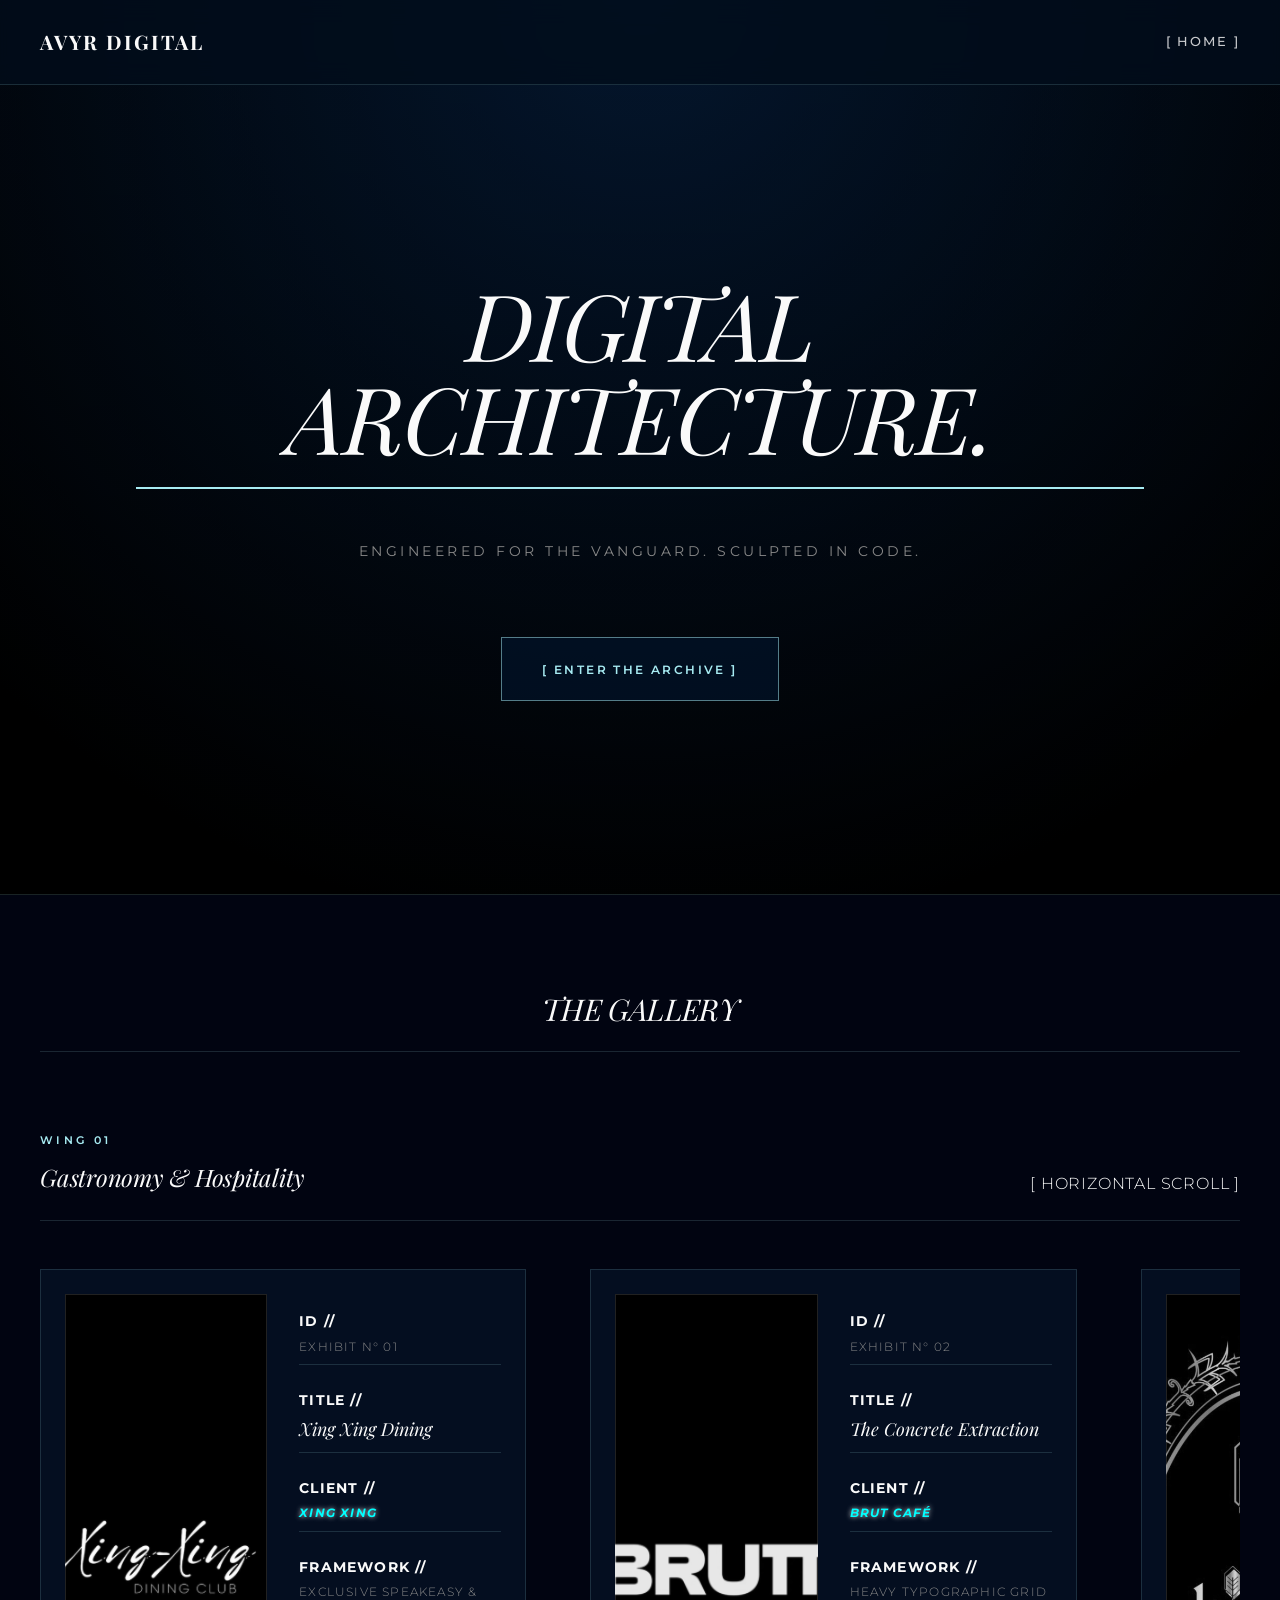
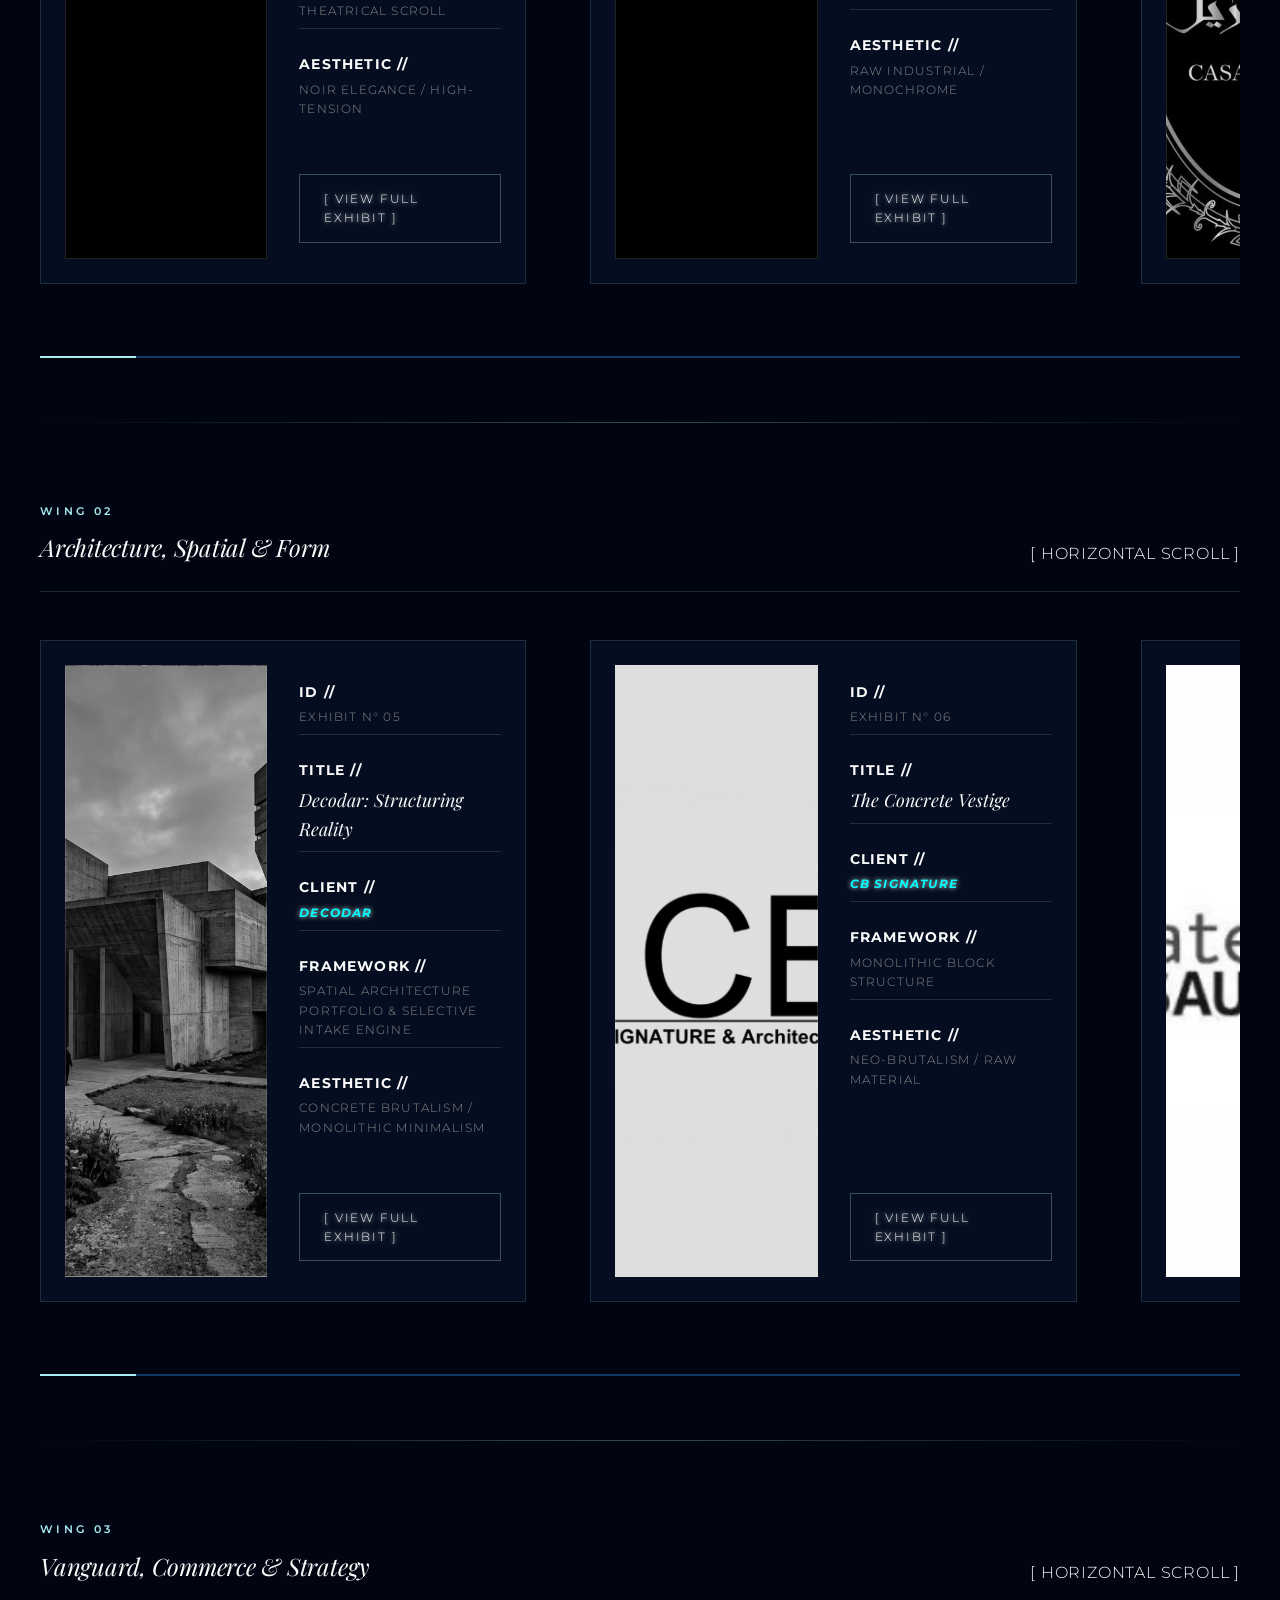
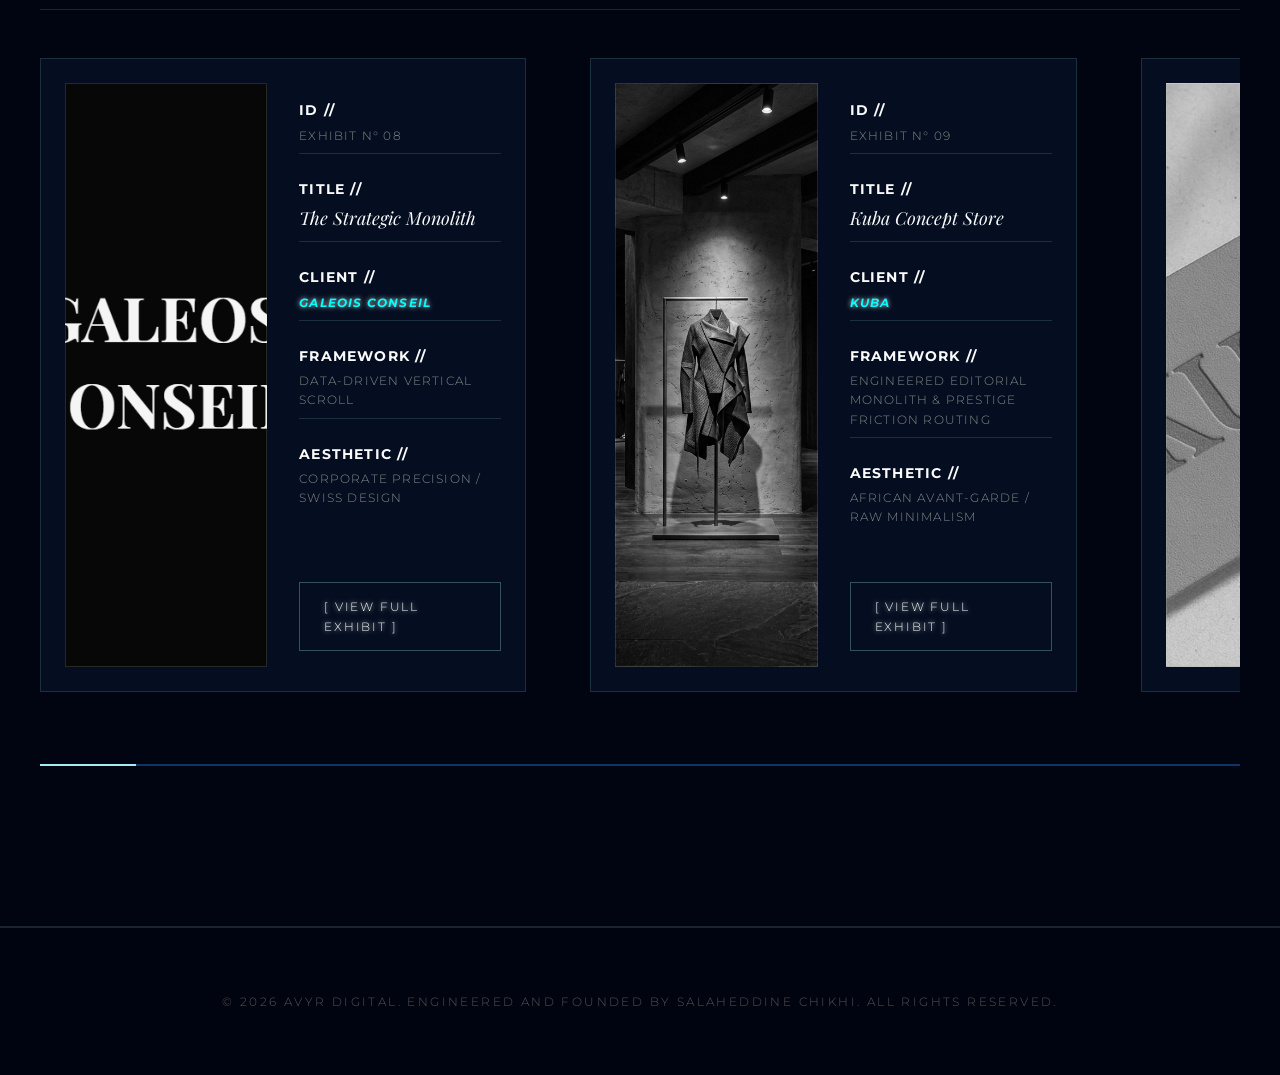
==== commit cddb3c50: "added 2 items to the archive" ====
--- a/archive.html
+++ b/archive.html
@@ -58,6 +58,68 @@
 
                     <div class="gallery-carousel">
                         <article class="exhibit-card">
+                            <div class="exhibit-image" data-alt="Moody mahogany bar red neon glow"
+                                style='background-image: url("assets/xing xing.png");'>
+                            </div>
+                            <div class="exhibit-details">
+                                <div class="exhibit-specs">
+                                    <div class="spec-row">
+                                        <span class="spec-label">ID //</span>
+                                        <span class="spec-value">EXHIBIT N° 01</span>
+                                    </div>
+                                    <div class="spec-row">
+                                        <span class="spec-label">TITLE //</span>
+                                        <span class="spec-value title-value">Xing Xing Dining</span>
+                                    </div>
+                                    <div class="spec-row">
+                                        <span class="spec-label">CLIENT //</span>
+                                        <span class="spec-value business-name">Xing Xing</span>
+                                    </div>
+                                    <div class="spec-row">
+                                        <span class="spec-label">FRAMEWORK //</span>
+                                        <span class="spec-value">Exclusive Speakeasy & Theatrical Scroll</span>
+                                    </div>
+                                    <div class="spec-row no-border">
+                                        <span class="spec-label">AESTHETIC //</span>
+                                        <span class="spec-value">Noir Elegance / High-Tension</span>
+                                    </div>
+                                </div>
+                                <a href="https://ip-yuri.github.io/xingxing/" class="btn-secondary">[ VIEW FULL EXHIBIT ]</a>
+                            </div>
+                        </article>
+
+                        <article class="exhibit-card">
+                            <div class="exhibit-image" data-alt="Raw concrete cafe interior monochrome"
+                                style='background-image: url("assets/brutt.png");'>
+                            </div>
+                            <div class="exhibit-details">
+                                <div class="exhibit-specs">
+                                    <div class="spec-row">
+                                        <span class="spec-label">ID //</span>
+                                        <span class="spec-value">EXHIBIT N° 02</span>
+                                    </div>
+                                    <div class="spec-row">
+                                        <span class="spec-label">TITLE //</span>
+                                        <span class="spec-value title-value">The Concrete Extraction</span>
+                                    </div>
+                                    <div class="spec-row">
+                                        <span class="spec-label">CLIENT //</span>
+                                        <span class="spec-value business-name">BRUT CAFÉ</span>
+                                    </div>
+                                    <div class="spec-row">
+                                        <span class="spec-label">FRAMEWORK //</span>
+                                        <span class="spec-value">Heavy Typographic Grid</span>
+                                    </div>
+                                    <div class="spec-row no-border">
+                                        <span class="spec-label">AESTHETIC //</span>
+                                        <span class="spec-value">Raw Industrial / Monochrome</span>
+                                    </div>
+                                </div>
+                                <a href="https://ip-yuri.github.io/brutt/" class="btn-secondary">[ VIEW FULL EXHIBIT ]</a>
+                            </div>
+                        </article>
+
+                        <article class="exhibit-card">
                             <div class="exhibit-image" data-alt="Dark emerald luxury salon interior"
                                 style='background-image: url("assets/demoiselle.png");'>
                             </div>
@@ -65,7 +127,7 @@
                                 <div class="exhibit-specs">
                                     <div class="spec-row">
                                         <span class="spec-label">ID //</span>
-                                        <span class="spec-value">EXHIBIT N° 01</span>
+                                        <span class="spec-value">EXHIBIT N° 03</span>
                                     </div>
                                     <div class="spec-row">
                                         <span class="spec-label">TITLE //</span>
@@ -85,68 +147,6 @@
                                     </div>
                                 </div>
                                 <a href=" https://ip-yuri.github.io/demoiselle/" class="btn-secondary">[ VIEW FULL EXHIBIT ]</a>
-                            </div>
-                        </article>
-
-                        <article class="exhibit-card">
-                            <div class="exhibit-image" data-alt="Moody mahogany bar red neon glow"
-                                style='background-image: url("assets/xing xing.png");'>
-                            </div>
-                            <div class="exhibit-details">
-                                <div class="exhibit-specs">
-                                    <div class="spec-row">
-                                        <span class="spec-label">ID //</span>
-                                        <span class="spec-value">EXHIBIT N° 02</span>
-                                    </div>
-                                    <div class="spec-row">
-                                        <span class="spec-label">TITLE //</span>
-                                        <span class="spec-value title-value">Xing Xing Dining</span>
-                                    </div>
-                                    <div class="spec-row">
-                                        <span class="spec-label">CLIENT //</span>
-                                        <span class="spec-value business-name">Xing Xing</span>
-                                    </div>
-                                    <div class="spec-row">
-                                        <span class="spec-label">FRAMEWORK //</span>
-                                        <span class="spec-value">Exclusive Speakeasy & Theatrical Scroll</span>
-                                    </div>
-                                    <div class="spec-row no-border">
-                                        <span class="spec-label">AESTHETIC //</span>
-                                        <span class="spec-value">Noir Elegance / High-Tension</span>
-                                    </div>
-                                </div>
-                                <a href="https://ip-yuri.github.io/xingxing/" class="btn-secondary">[ VIEW FULL EXHIBIT ]</a>
-                            </div>
-                        </article>
-
-                        <article class="exhibit-card">
-                            <div class="exhibit-image" data-alt="Classic French bistro interior with red accents"
-                                style='background-image: url("assets/petit-bouillon.png");'>
-                            </div>
-                            <div class="exhibit-details">
-                                <div class="exhibit-specs">
-                                    <div class="spec-row">
-                                        <span class="spec-label">ID //</span>
-                                        <span class="spec-value">EXHIBIT N° 03</span>
-                                    </div>
-                                    <div class="spec-row">
-                                        <span class="spec-label">TITLE //</span>
-                                        <span class="spec-value title-value">The Kinetic Menu Engine</span>
-                                    </div>
-                                    <div class="spec-row">
-                                        <span class="spec-label">CLIENT //</span>
-                                        <span class="spec-value business-name">LE PETIT BOUILLON</span>
-                                    </div>
-                                    <div class="spec-row">
-                                        <span class="spec-label">FRAMEWORK //</span>
-                                        <span class="spec-value">Cinematic Bistro & Zero-Friction Booking</span>
-                                    </div>
-                                    <div class="spec-row no-border">
-                                        <span class="spec-label">AESTHETIC //</span>
-                                        <span class="spec-value">Warm Heritage / Brass & Wood</span>
-                                    </div>
-                                </div>
-                                <a href="https://ip-yuri.github.io/le-petit-bouillon/" class="btn-secondary">[ VIEW FULL EXHIBIT ]</a>
                             </div>
                         </article>
 
@@ -181,67 +181,6 @@
                             </div>
                         </article>
 
-                        <article class="exhibit-card">
-                            <div class="exhibit-image" data-alt="Raw concrete cafe interior monochrome"
-                                style='background-image: url("assets/brutt.png");'>
-                            </div>
-                            <div class="exhibit-details">
-                                <div class="exhibit-specs">
-                                    <div class="spec-row">
-                                        <span class="spec-label">ID //</span>
-                                        <span class="spec-value">EXHIBIT N° 05</span>
-                                    </div>
-                                    <div class="spec-row">
-                                        <span class="spec-label">TITLE //</span>
-                                        <span class="spec-value title-value">The Concrete Extraction</span>
-                                    </div>
-                                    <div class="spec-row">
-                                        <span class="spec-label">CLIENT //</span>
-                                        <span class="spec-value business-name">BRUT CAFÉ</span>
-                                    </div>
-                                    <div class="spec-row">
-                                        <span class="spec-label">FRAMEWORK //</span>
-                                        <span class="spec-value">Heavy Typographic Grid</span>
-                                    </div>
-                                    <div class="spec-row no-border">
-                                        <span class="spec-label">AESTHETIC //</span>
-                                        <span class="spec-value">Raw Industrial / Monochrome</span>
-                                    </div>
-                                </div>
-                                <a href="https://ip-yuri.github.io/brutt/" class="btn-secondary">[ VIEW FULL EXHIBIT ]</a>
-                            </div>
-                        </article>
-
-                        <article class="exhibit-card">
-                            <div class="exhibit-image" data-alt="Dark floral luxury editorial e-commerce"
-                                style="background-image: url(assets/renaissance.png);">
-                            </div>
-                            <div class="exhibit-details">
-                                <div class="exhibit-specs">
-                                    <div class="spec-row">
-                                        <span class="spec-label">ID //</span>
-                                        <span class="spec-value">EXHIBIT N° 6</span>
-                                    </div>
-                                    <div class="spec-row">
-                                        <span class="spec-label">TITLE //</span>
-                                        <span class="spec-value title-value">The Verdant Extraction</span>
-                                    </div>
-                                    <div class="spec-row">
-                                        <span class="spec-label">CLIENT //</span>
-                                        <span class="spec-value business-name">RENAISSANCE FLEURS</span>
-                                    </div>
-                                    <div class="spec-row">
-                                        <span class="spec-label">FRAMEWORK //</span>
-                                        <span class="spec-value">Sensory Visual Menu</span>
-                                    </div>
-                                    <div class="spec-row no-border">
-                                        <span class="spec-label">AESTHETIC //</span>
-                                        <span class="spec-value">Bonitical Cafe / Dark Floral</span>
-                                    </div>
-                                </div>
-                                <a href="#" class="btn-secondary">[ VIEW FULL EXHIBIT ]</a>
-                            </div>
-                        </article>
 
 
                         <div class="carousel-spacer"></div>
@@ -266,33 +205,33 @@
 
                     <div class="gallery-carousel">
                         <article class="exhibit-card">
-                            <div class="exhibit-image" data-alt="Architectural blueprint overlay on concrete"
-                                style="background-image: url(assets/aboulfaraj.png);">
-                            </div>
-                            <div class="exhibit-details">
-                                <div class="exhibit-specs">
-                                    <div class="spec-row">
-                                        <span class="spec-label">ID //</span>
-                                        <span class="spec-value">EXHIBIT N° 07</span>
-                                    </div>
-                                    <div class="spec-row">
-                                        <span class="spec-label">TITLE //</span>
-                                        <span class="spec-value title-value">The Monolithic Archive</span>
-                                    </div>
-                                    <div class="spec-row">
-                                        <span class="spec-label">CLIENT //</span>
-                                        <span class="spec-value business-name">ABOUELFARAJ AYOUB</span>
-                                    </div>
-                                    <div class="spec-row">
-                                        <span class="spec-label">FRAMEWORK //</span>
-                                        <span class="spec-value">Interactive Hover Blueprints</span>
-                                    </div>
-                                    <div class="spec-row no-border">
-                                        <span class="spec-label">AESTHETIC //</span>
-                                        <span class="spec-value">Concrete & Void / Neo-Brutalism</span>
-                                    </div>
-                                </div>
-                                <a href="#" class="btn-secondary">[ VIEW FULL EXHIBIT ]</a>
+                            <div class="exhibit-image" data-alt="Monolithic concrete brutalist architecture"
+                                style="background-image: url(assets/decodar.png);">
+                            </div>
+                            <div class="exhibit-details">
+                                <div class="exhibit-specs">
+                                    <div class="spec-row">
+                                        <span class="spec-label">ID //</span>
+                                        <span class="spec-value">EXHIBIT N° 05</span>
+                                    </div>
+                                    <div class="spec-row">
+                                        <span class="spec-label">TITLE //</span>
+                                        <span class="spec-value title-value">Decodar: Structuring Reality</span>
+                                    </div>
+                                    <div class="spec-row">
+                                        <span class="spec-label">CLIENT //</span>
+                                        <span class="spec-value business-name">Decodar</span>
+                                    </div>
+                                    <div class="spec-row">
+                                        <span class="spec-label">FRAMEWORK //</span>
+                                        <span class="spec-value">Spatial Architecture Portfolio & Selective Intake Engine</span>
+                                    </div>
+                                    <div class="spec-row no-border">
+                                        <span class="spec-label">AESTHETIC //</span>
+                                        <span class="spec-value">Concrete Brutalism / Monolithic Minimalism</span>
+                                    </div>
+                                </div>
+                                <a href="https://ip-yuri.github.io/decodar/" class="btn-secondary">[ VIEW FULL EXHIBIT ]</a>
                             </div>
                         </article>
 
@@ -304,7 +243,7 @@
                                 <div class="exhibit-specs">
                                     <div class="spec-row">
                                         <span class="spec-label">ID //</span>
-                                        <span class="spec-value">EXHIBIT N° 08</span>
+                                        <span class="spec-value">EXHIBIT N° 06</span>
                                     </div>
                                     <div class="spec-row">
                                         <span class="spec-label">TITLE //</span>
@@ -335,7 +274,7 @@
                                 <div class="exhibit-specs">
                                     <div class="spec-row">
                                         <span class="spec-label">ID //</span>
-                                        <span class="spec-value">EXHIBIT N° 09</span>
+                                        <span class="spec-value">EXHIBIT N° 07</span>
                                     </div>
                                     <div class="spec-row">
                                         <span class="spec-label">TITLE //</span>
@@ -358,36 +297,6 @@
                             </div>
                         </article>
 
-                        <article class="exhibit-card">
-                            <div class="exhibit-image" data-alt="Heritage craft museum white exhibition space"
-                                style="background-image: url(assets/sculpture.png);">
-                            </div>
-                            <div class="exhibit-details">
-                                <div class="exhibit-specs">
-                                    <div class="spec-row">
-                                        <span class="spec-label">ID //</span>
-                                        <span class="spec-value">EXHIBIT N° 10</span>
-                                    </div>
-                                    <div class="spec-row">
-                                        <span class="spec-label">TITLE //</span>
-                                        <span class="spec-value title-value">The Clay & Code Exhibition</span>
-                                    </div>
-                                    <div class="spec-row">
-                                        <span class="spec-label">CLIENT //</span>
-                                        <span class="spec-value business-name">Myriam Mourabit</span>
-                                    </div>
-                                    <div class="spec-row">
-                                        <span class="spec-label">FRAMEWORK //</span>
-                                        <span class="spec-value">Digital Museum Carousel</span>
-                                    </div>
-                                    <div class="spec-row no-border">
-                                        <span class="spec-label">AESTHETIC //</span>
-                                        <span class="spec-value">Heritage Craft / Contemporary Blanc</span>
-                                    </div>
-                                </div>
-                                <a href="#" class="btn-secondary">[ VIEW FULL EXHIBIT ]</a>
-                            </div>
-                        </article>
 
                         <div class="carousel-spacer"></div>
                     </div>
@@ -418,7 +327,7 @@
                                 <div class="exhibit-specs">
                                     <div class="spec-row">
                                         <span class="spec-label">ID //</span>
-                                        <span class="spec-value">EXHIBIT N° 11</span>
+                                        <span class="spec-value">EXHIBIT N° 08</span>
                                     </div>
                                     <div class="spec-row">
                                         <span class="spec-label">TITLE //</span>
@@ -438,6 +347,37 @@
                                     </div>
                                 </div>
                                 <a href="https://ip-yuri.github.io/galeos_conseil/" class="btn-secondary">[ VIEW FULL EXHIBIT ]</a>
+                            </div>
+                        </article>
+
+                        <article class="exhibit-card">
+                            <div class="exhibit-image" data-alt="Minimalist African Avant-Garde luxury retail space"
+                                style="background-image: url(assets/kuba.png);">
+                            </div>
+                            <div class="exhibit-details">
+                                <div class="exhibit-specs">
+                                    <div class="spec-row">
+                                        <span class="spec-label">ID //</span>
+                                        <span class="spec-value">EXHIBIT N° 09</span>
+                                    </div>
+                                    <div class="spec-row">
+                                        <span class="spec-label">TITLE //</span>
+                                        <span class="spec-value title-value">Kuba Concept Store</span>
+                                    </div>
+                                    <div class="spec-row">
+                                        <span class="spec-label">CLIENT //</span>
+                                        <span class="spec-value business-name">Kuba</span>
+                                    </div>
+                                    <div class="spec-row">
+                                        <span class="spec-label">FRAMEWORK //</span>
+                                        <span class="spec-value">Engineered Editorial Monolith & Prestige Friction Routing</span>
+                                    </div>
+                                    <div class="spec-row no-border">
+                                        <span class="spec-label">AESTHETIC //</span>
+                                        <span class="spec-value">African Avant-Garde / Raw Minimalism</span>
+                                    </div>
+                                </div>
+                                <a href="https://ip-yuri.github.io/kuba_concept_store/" class="btn-secondary">[ VIEW FULL EXHIBIT ]</a>
                             </div>
                         </article>
 
@@ -449,7 +389,7 @@
                                 <div class="exhibit-specs">
                                     <div class="spec-row">
                                         <span class="spec-label">ID //</span>
-                                        <span class="spec-value">EXHIBIT N° 12</span>
+                                        <span class="spec-value">EXHIBIT N° 10</span>
                                     </div>
                                     <div class="spec-row">
                                         <span class="spec-label">TITLE //</span>
@@ -466,37 +406,6 @@
                                     <div class="spec-row no-border">
                                         <span class="spec-label">AESTHETIC //</span>
                                         <span class="spec-value">Avant-Garde / High-Speed Creative</span>
-                                    </div>
-                                </div>
-                                <a href="#" class="btn-secondary">[ VIEW FULL EXHIBIT ]</a>
-                            </div>
-                        </article>
-
-                        <article class="exhibit-card">
-                            <div class="exhibit-image" data-alt="Discreet members club dark smoky interior"
-                                style="background-image: url(assets/papers-club.png);">
-                            </div>
-                            <div class="exhibit-details">
-                                <div class="exhibit-specs">
-                                    <div class="spec-row">
-                                        <span class="spec-label">ID //</span>
-                                        <span class="spec-value">EXHIBIT N° 13</span>
-                                    </div>
-                                    <div class="spec-row">
-                                        <span class="spec-label">TITLE //</span>
-                                        <span class="spec-value title-value">The Syndicate Hub</span>
-                                    </div>
-                                    <div class="spec-row">
-                                        <span class="spec-label">CLIENT //</span>
-                                        <span class="spec-value business-name">PAPERS CLUB</span>
-                                    </div>
-                                    <div class="spec-row">
-                                        <span class="spec-label">FRAMEWORK //</span>
-                                        <span class="spec-value">Gated Membership Portal</span>
-                                    </div>
-                                    <div class="spec-row no-border">
-                                        <span class="spec-label">AESTHETIC //</span>
-                                        <span class="spec-value">Discreet Elegance / Smoke & Ink</span>
                                     </div>
                                 </div>
                                 <a href="#" class="btn-secondary">[ VIEW FULL EXHIBIT ]</a>
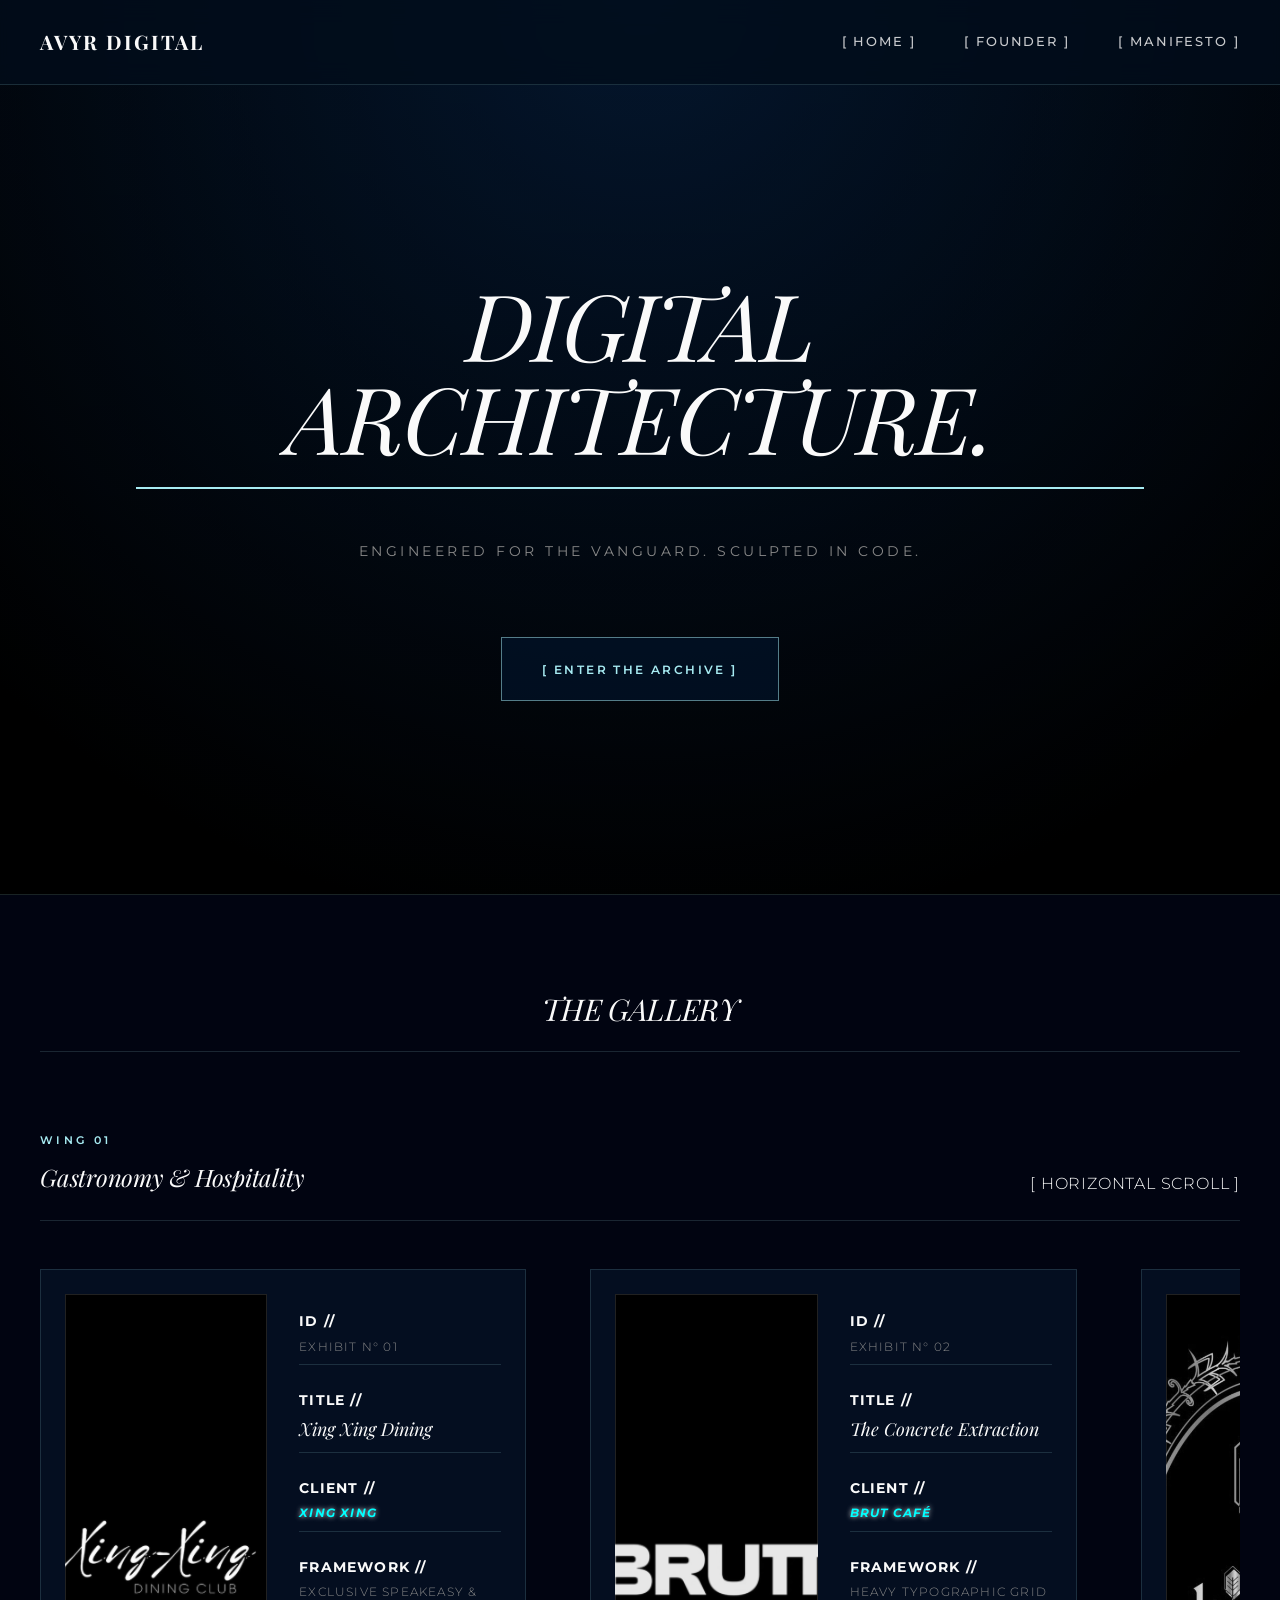
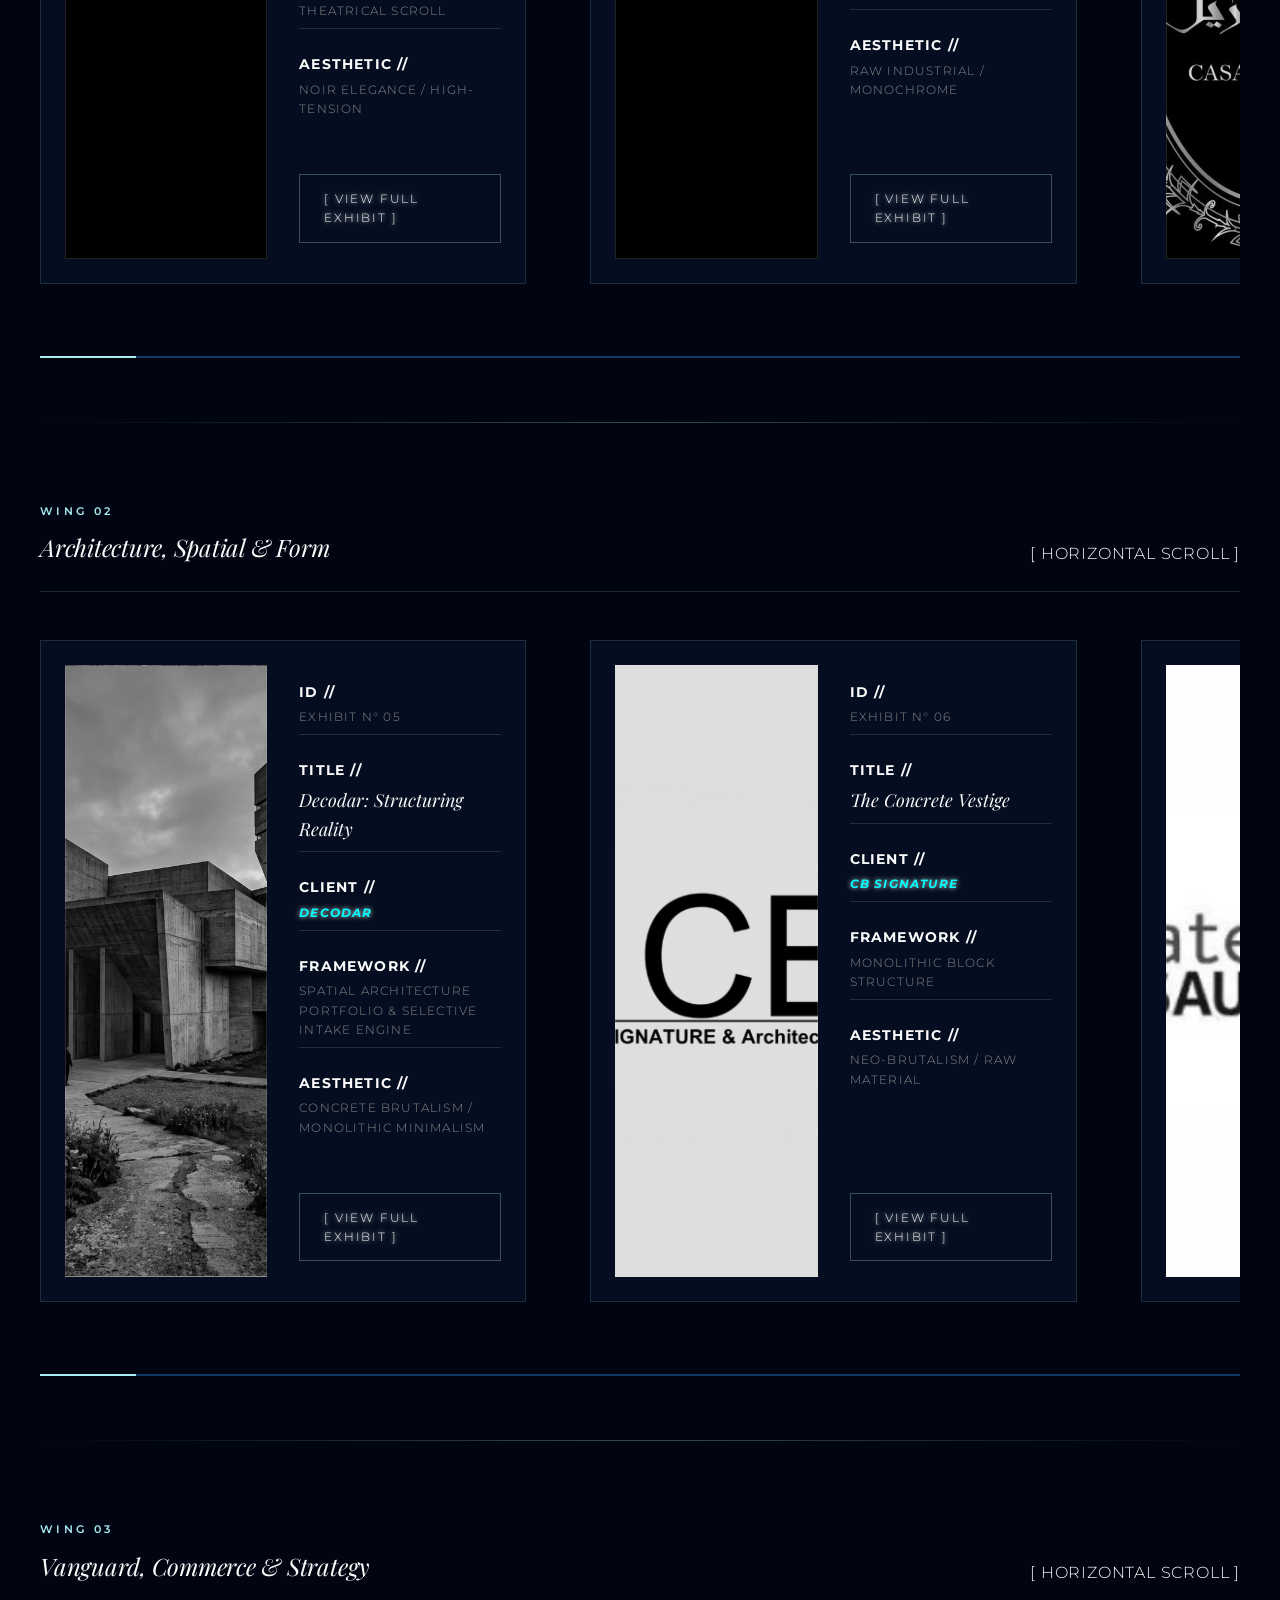
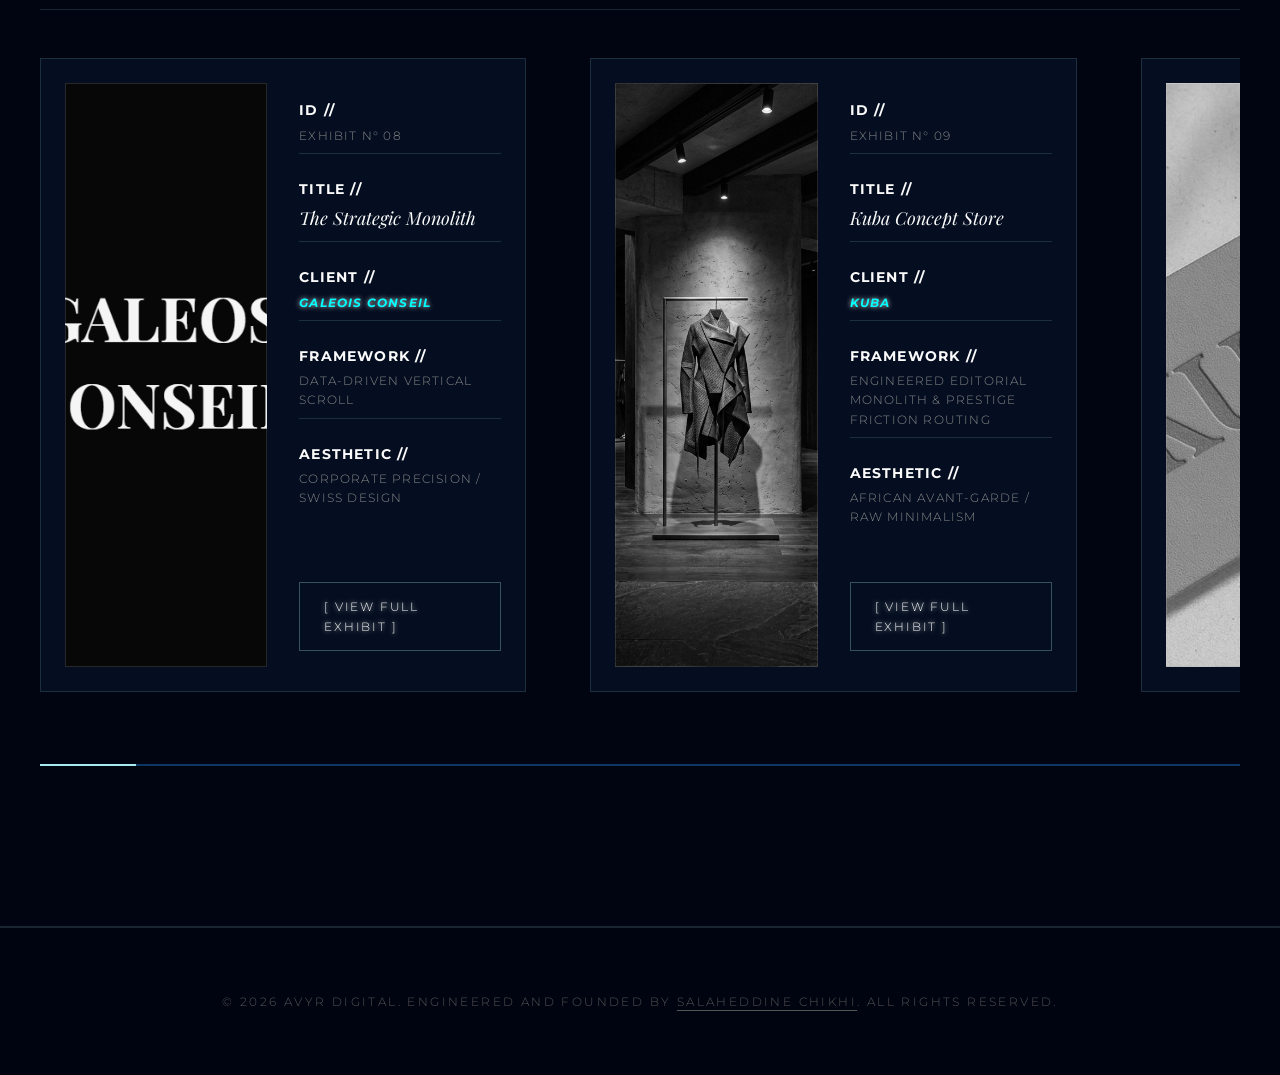
==== commit 65069e16: "feat(founder): add founder dossier node, entity schema & site-wide integration" ====
--- a/archive.html
+++ b/archive.html
@@ -26,6 +26,8 @@
             </div>
             <nav class="site-nav">
                 <a href="index.html">[ HOME ]</a>
+                <a href="founder.html">[ FOUNDER ]</a>
+                <a href="manifesto.html">[ MANIFESTO ]</a>
             </nav>
         </header>
 
@@ -115,7 +117,7 @@
                                         <span class="spec-value">Raw Industrial / Monochrome</span>
                                     </div>
                                 </div>
-                                <a href="https://ip-yuri.github.io/brutt/" class="btn-secondary">[ VIEW FULL EXHIBIT ]</a>
+                                <a href="https://ip-yuri.github.io/brutt-prototype/" class="btn-secondary">[ VIEW FULL EXHIBIT ]</a>
                             </div>
                         </article>
 
@@ -293,7 +295,7 @@
                                         <span class="spec-value">Organic Texture / Earthen Minimalism</span>
                                     </div>
                                 </div>
-                                <a href="#" class="btn-secondary">[ VIEW FULL EXHIBIT ]</a>
+                                <a href="https://ip-yuri.github.io/atelier-sauvage/" class="btn-secondary">[ VIEW FULL EXHIBIT ]</a>
                             </div>
                         </article>
 
@@ -424,7 +426,7 @@
         </main>
 
         <footer class="site-footer">
-            <p class="copyright">© 2026 AVYR DIGITAL. Engineered and Founded by Salaheddine CHIKHI. All rights reserved.</p>
+            <p class="copyright">© 2026 AVYR DIGITAL. Engineered and Founded by <a href="founder.html" style="color: inherit; text-decoration: underline; text-underline-offset: 4px;">Salaheddine CHIKHI</a>. All rights reserved.</p>
         </footer>
     </div>
 
